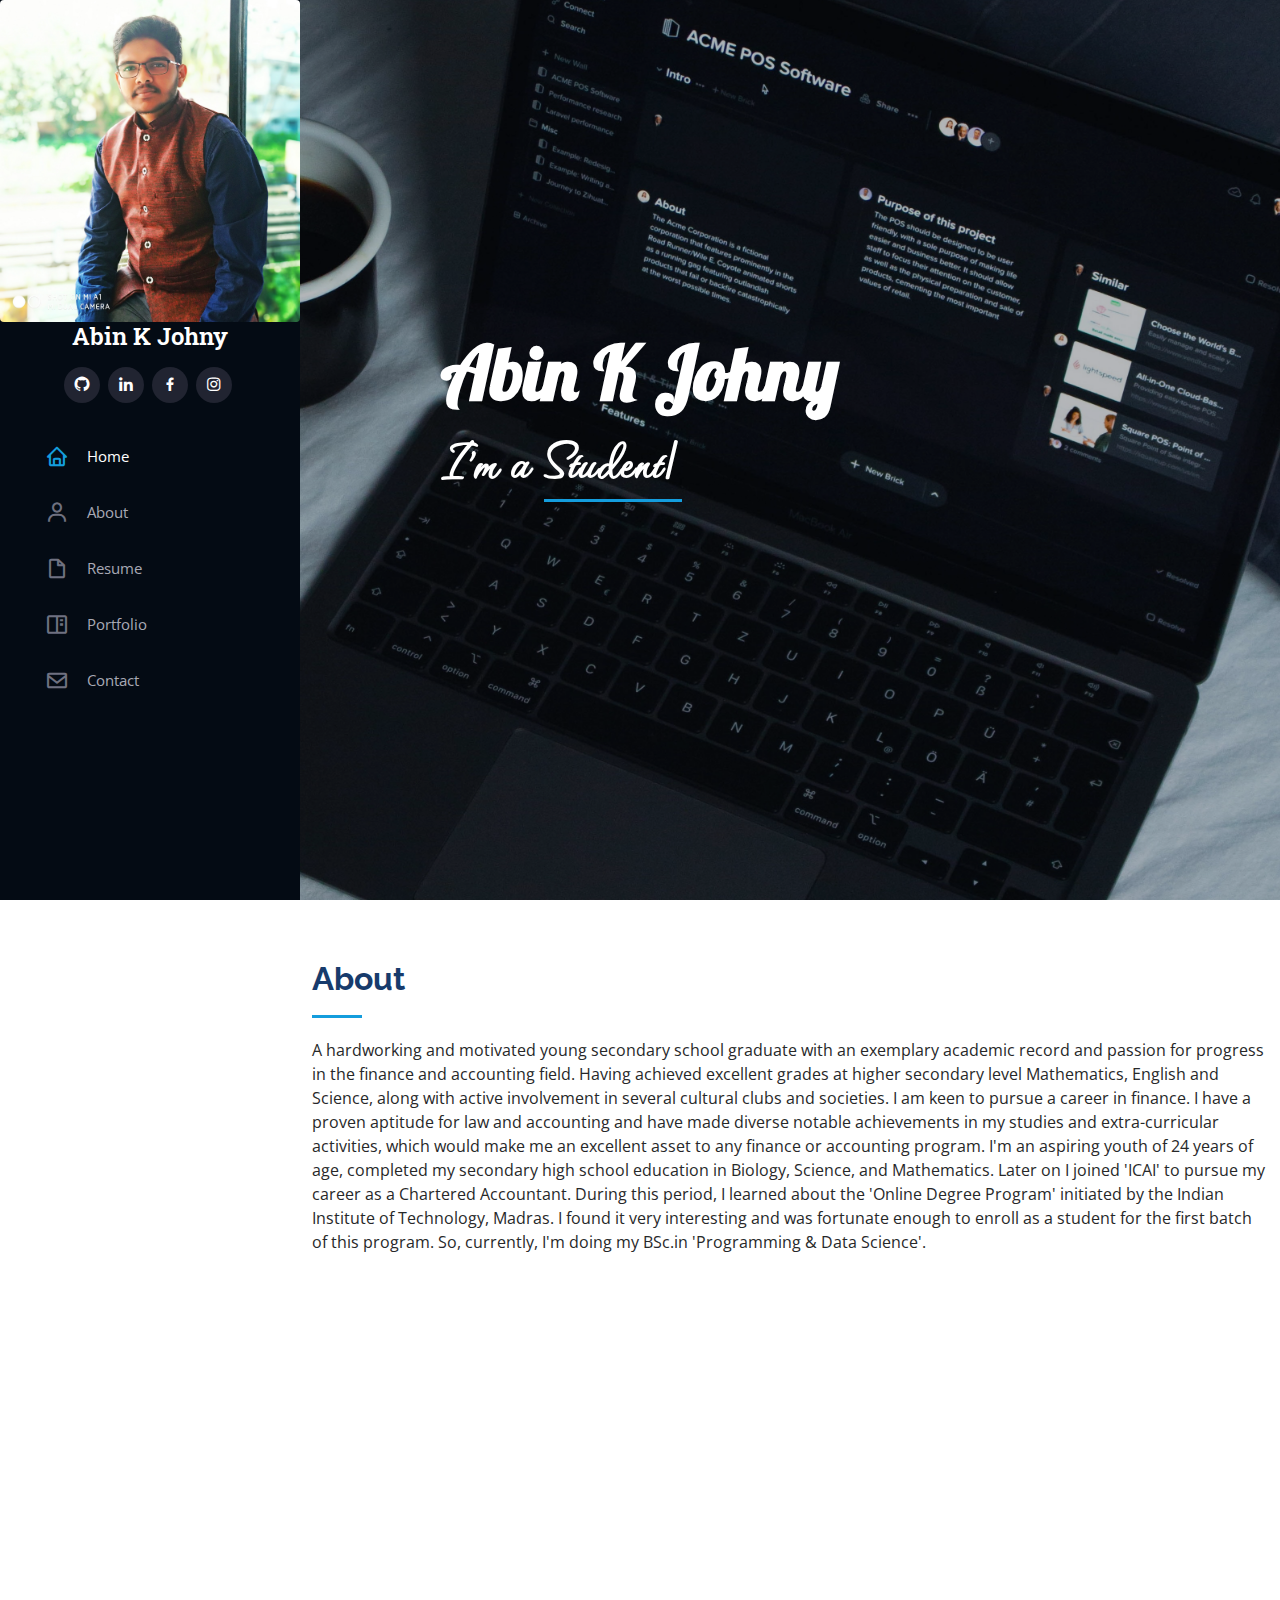
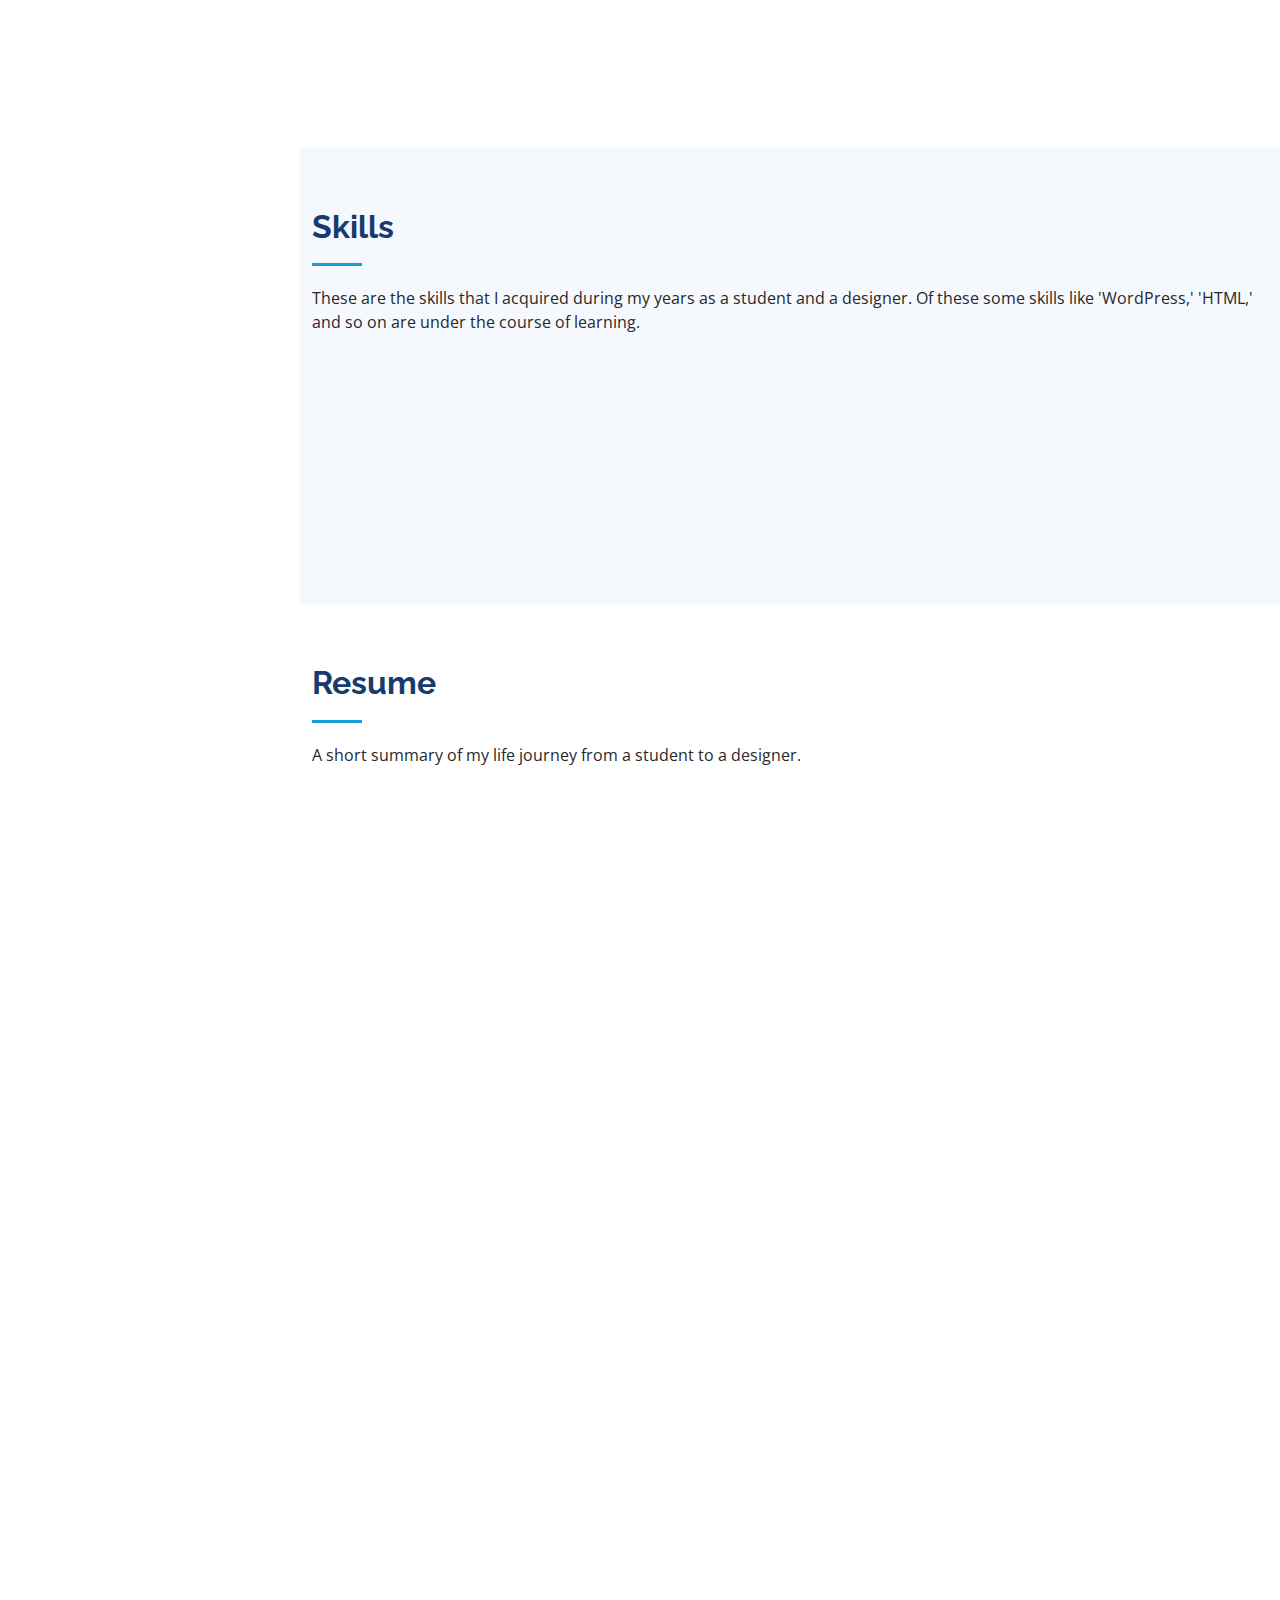
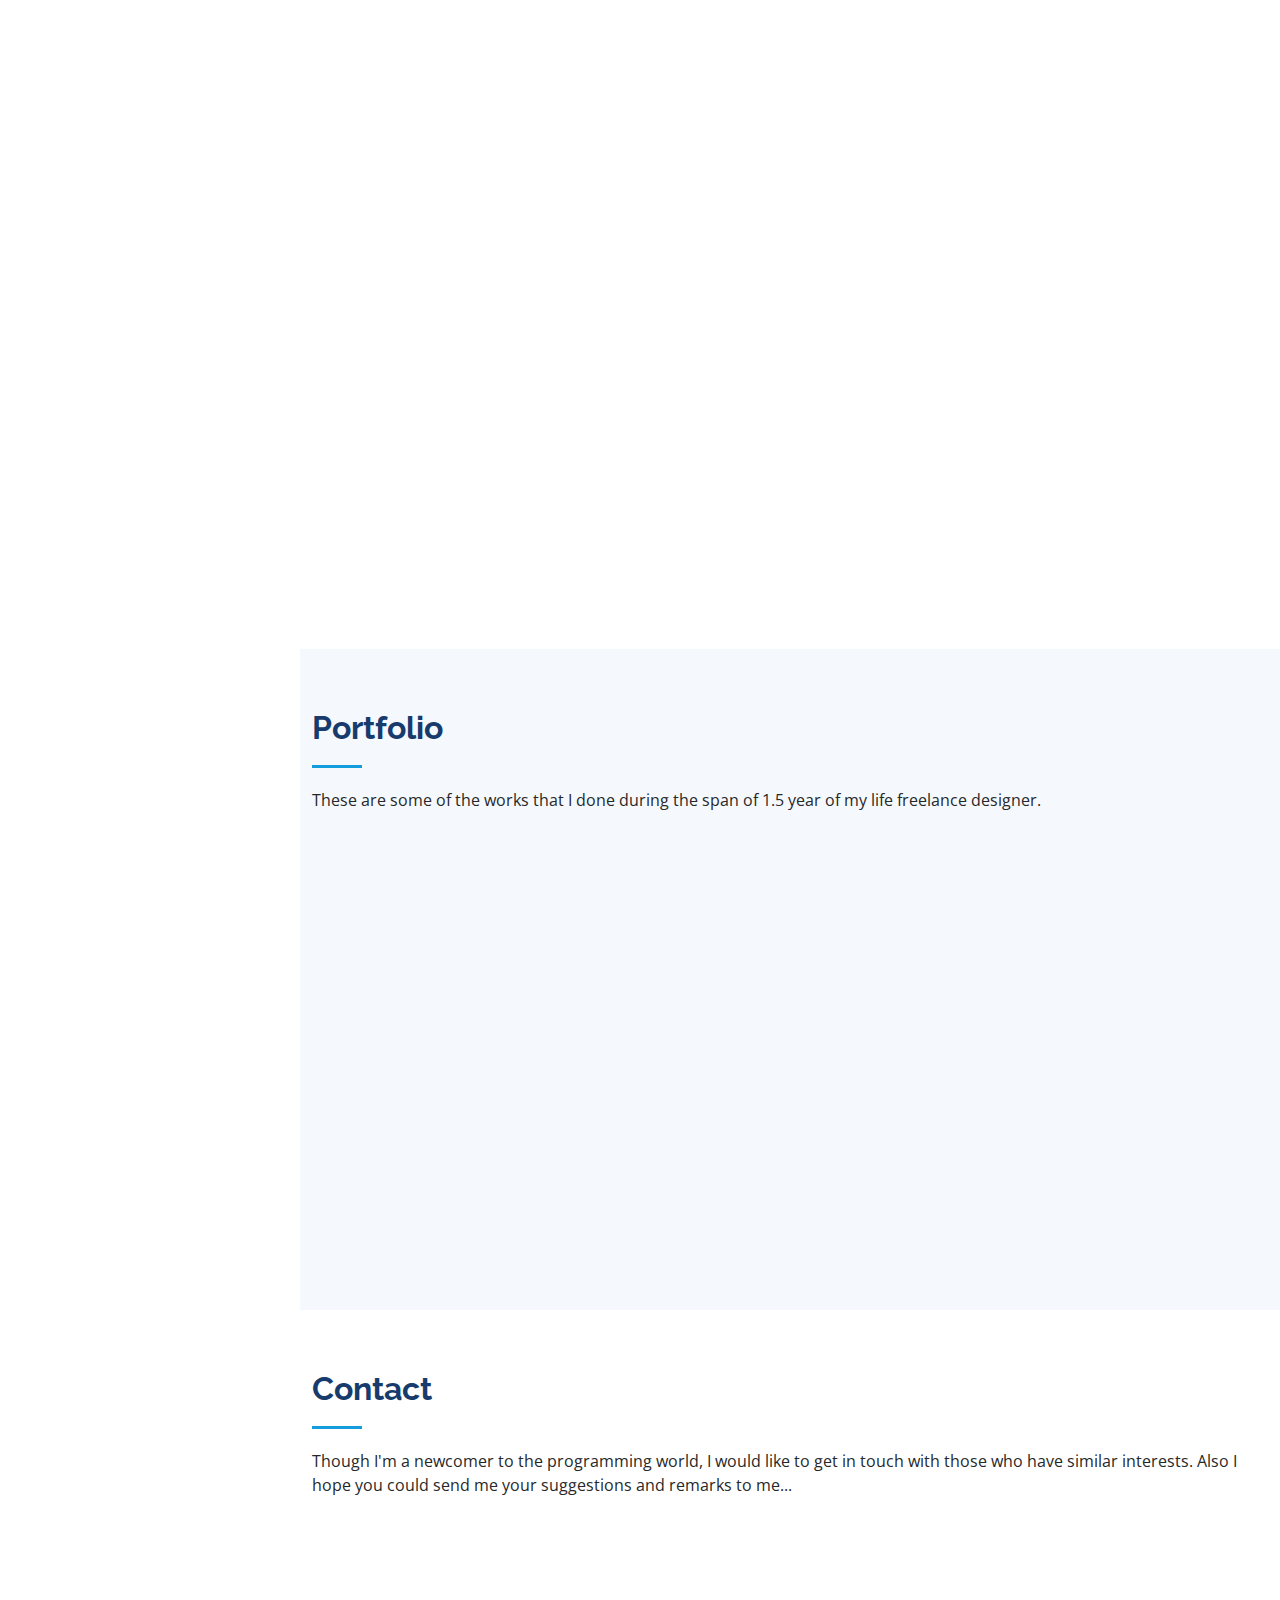
==== index.html @ 05586ee5 "Added .html files" ====
<!DOCTYPE html>
<html lang="en">

<head>
  <meta charset="utf-8">
  <meta content="width=device-width, initial-scale=1.0" name="viewport">

  <title>My Portfolio - Index</title>
  <meta content="" name="description">
  <meta content="" name="keywords">

  <!-- Favicons -->
  <link href="assets/img/favicon.png" rel="icon">
  <link href="assets/img/apple-touch-icon.png" rel="apple-touch-icon">

  <!-- Google Fonts -->
  <link
    href="https://fonts.googleapis.com/css?family=Open+Sans:300,300i,400,400i,600,600i,700,700i|Raleway:300,300i,400,400i,500,500i,600,600i,700,700i|Poppins:300,300i,400,400i,500,500i,600,600i,700,700i"
    rel="stylesheet">
  <link rel="preconnect" href="https://fonts.googleapis.com">
  <link rel="preconnect" href="https://fonts.gstatic.com" crossorigin>
  <link
    href="https://fonts.googleapis.com/css2?family=Caveat:wght@400;500;600;700&family=Dancing+Script:wght@400;500;600;700&family=Inspiration&family=Kolker+Brush&family=Licorice&family=Merriweather:ital,wght@0,300;0,400;1,300;1,400&family=Montserrat:wght@100&family=Pacifico&family=Pushster&family=Roboto+Slab:wght@100;200;300;400;500;600;700&family=Vujahday+Script&family=Waterfall&display=swap"
    rel="stylesheet">
  <!-- Vendor CSS Files -->
  <link href="assets/vendor/aos/aos.css" rel="stylesheet">
  <link href="assets/vendor/bootstrap/css/bootstrap.min.css" rel="stylesheet">
  <link href="assets/vendor/bootstrap-icons/bootstrap-icons.css" rel="stylesheet">
  <link href="assets/vendor/boxicons/css/boxicons.min.css" rel="stylesheet">
  <link href="assets/vendor/glightbox/css/glightbox.min.css" rel="stylesheet">
  <link href="assets/vendor/swiper/swiper-bundle.min.css" rel="stylesheet">

  <!-- Template Main CSS File -->
  <link href="assets/css/style.css" rel="stylesheet">

</head>

<body>

  <!-- ======= Mobile nav toggle button ======= -->
  <i class="bi bi-list mobile-nav-toggle d-xl-none"></i>

  <!-- ======= Header ======= -->
  <header id="header">
    <div class="d-flex flex-column">

      <div class="profile">
        <img src="assets/img/IMG_20180927_103212.jpg" class="rounded" alt="Cinque Terre">
        <h1 class="text-light"><a href="index.html">Abin K Johny</a></h1>
        <div class="social-links mt-3 text-center">
          <a href="https://github.com/abinkjohny" class="github"><i class="bx bxl-github"></i></a>
          <a href="#" class="linkedin"><i class="bx bxl-linkedin"></i></a>
          <a href="https://www.facebook.com/abin.kjohny.5/" class="facebook"><i class="bx bxl-facebook"></i></a>
          <a href="https://www.instagram.com/akj_unni_k/" class="instagram"><i class="bx bxl-instagram"></i></a>
        </div>
      </div>

      <nav id="navbar" class="nav-menu navbar">
        <ul>
          <li><a href="#hero" class="nav-link scrollto active"><i class="bx bx-home"></i> <span>Home</span></a></li>
          <li><a href="#about" class="nav-link scrollto"><i class="bx bx-user"></i> <span>About</span></a></li>
          <li><a href="#resume" class="nav-link scrollto"><i class="bx bx-file-blank"></i> <span>Resume</span></a></li>
          <li><a href="#portfolio" class="nav-link scrollto"><i class="bx bx-book-content"></i>
              <span>Portfolio</span></a></li>
          <!-- <li><a href="#services" class="nav-link scrollto"><i class="bx bx-server"></i> <span>Services</span></a></li> -->
          <li><a href="#contact" class="nav-link scrollto"><i class="bx bx-envelope"></i> <span>Contact</span></a></li>
        </ul>
      </nav><!-- .nav-menu -->
    </div>
  </header><!-- End Header -->

  <!-- ======= Hero Section ======= -->
  <section id="hero" class="d-flex flex-column justify-content-center align-items-center">
    <div class="hero-container" data-aos="fade-in">
      <h1>Abin K Johny</h1>
      <p>I'm a <span class="typed" data-typed-items="Student, Freelancer, Accountant, Designer"></span></span></p>
    </div>
  </section><!-- End Hero -->

  <main id="main">

    <!-- ======= About Section ======= -->
    <section id="about" class="about">
      <div class="container">

        <div class="section-title">
          <h2>About</h2>
          <p>A hardworking and motivated young secondary school graduate with an exemplary academic record and
            passion for progress in the finance and accounting field. Having achieved excellent grades at higher
            secondary level Mathematics, English and Science, along with active involvement in several cultural clubs
            and societies. I am keen to pursue a career in finance. I have a proven aptitude for law and accounting
            and have made diverse notable achievements in my studies and extra-curricular activities, which
            would make me an excellent asset to any finance or accounting program. I'm an aspiring youth of 24 years of
            age, completed my secondary high school education in Biology, Science, and Mathematics. Later on I joined
            'ICAI' to pursue my career as a Chartered Accountant.
            During this period, I learned about the 'Online Degree Program' initiated by the Indian Institute of
            Technology, Madras. I found it very interesting and was fortunate enough to enroll
            as a student for the first batch of this program. So, currently, I'm doing my BSc.in 'Programming & Data
            Science'.
          </p>
        </div>

        <div class="row">
          <div class="col-lg-4" data-aos="fade-right">
            <img src="assets/img/IMG_20180927_174439.jpg" class="img-fluid" alt="">
          </div>
          <div class="col-lg-8 pt-4 pt-lg-0 content" data-aos="fade-left">
            <h3>Designer &amp; Content Creator.</h3>
            <p class="fst-italic">
              I have been doing small photoshop/illustrator designing as well as content creation for some organizations
for the past one and a half years. Being a freelancer is found
I can get in touch and work with a variety of people in different social and economic sectors.
            </p>
            <div class="row">
              <div class="col-lg-6">
                <ul>
                  <li><i class="bi bi-chevron-right"></i> <strong>Birthday:</strong> <span>03 November 1997</span></li>
                  <li><i class="bi bi-chevron-right"></i> <strong>Phone:</strong> <span>+91 7012 789 264</span></li>
                  <li><i class="bi bi-chevron-right"></i> <strong>Place:</strong> <span>Kerala, India</span></li>
                </ul>
              </div>
              <div class="col-lg-6">
                <ul>
                  <li><i class="bi bi-chevron-right"></i> <strong>Degree:</strong> <span>BAchelors</span></li>
                  <li><i class="bi bi-chevron-right"></i> <strong>Email:</strong> <span>abinkjohny2011@gmail.com</span>
                  </li>
                  <li><i class="bi bi-chevron-right"></i> <strong>Freelance:</strong> <span>Available</span></li>
                </ul>
              </div>
            </div>
            <p>
              It's been a challenging journey. All the skills that I currently have are self-acquired without any formal
              educations. There has been lots of help from
              both my family and friends. Now, I'm working in a startup E-Commerce company as a
              designer/accountant/web developer.
            </p>
          </div>
        </div>

      </div>
    </section>

    <!-- ======= Skills Section ======= -->
    <section id="skills" class="skills section-bg">
      <div class="container">

        <div class="section-title">
          <h2>Skills</h2>
          <p>These are the skills that I acquired during my years as a student and a designer. Of these
            some skills like 'WordPress,' 'HTML,' and so on are
            under the course of learning.
          </p>
        </div>

        <div class="row skills-content">

          <div class="col-lg-6" data-aos="fade-up">

            <div class="progress">
              <span class="skill">HTML <i class="val">15%</i></span>
              <div class="progress-bar-wrap">
                <div class="progress-bar" role="progressbar" aria-valuenow="15" aria-valuemin="0" aria-valuemax="100">
                </div>
              </div>
            </div>

            <div class="progress">
              <span class="skill">Audacity & Filmora <i class="val">65%</i></span>
              <div class="progress-bar-wrap">
                <div class="progress-bar" role="progressbar" aria-valuenow="65" aria-valuemin="0" aria-valuemax="100">
                </div>
              </div>
            </div>

            <div class="progress">
              <span class="skill">Photoshop <i class="val">60%</i></span>
              <div class="progress-bar-wrap">
                <div class="progress-bar" role="progressbar" aria-valuenow="60" aria-valuemin="0" aria-valuemax="100">
                </div>
              </div>
            </div>

          </div>

          <div class="col-lg-6" data-aos="fade-up" data-aos-delay="100">

            <div class="progress">
              <span class="skill">Illustrator <i class="val">40%</i></span>
              <div class="progress-bar-wrap">
                <div class="progress-bar" role="progressbar" aria-valuenow="40" aria-valuemin="0" aria-valuemax="100">
                </div>
              </div>
            </div>

            <div class="progress">
              <span class="skill">WordPress/CMS <i class="val">20</i></span>
              <div class="progress-bar-wrap">
                <div class="progress-bar" role="progressbar" aria-valuenow="20" aria-valuemin="0" aria-valuemax="100">
                </div>
              </div>
            </div>

            <div class="progress">
              <span class="skill">Microsoft Office <i class="val">80%</i></span>
              <div class="progress-bar-wrap">
                <div class="progress-bar" role="progressbar" aria-valuenow="80" aria-valuemin="0" aria-valuemax="100">
                </div>
              </div>
            </div>

          </div>

        </div>

      </div>
    </section><!-- End Skills Section -->

    <!-- ======= Resume Section ======= -->
    <section id="resume" class="resume">
      <div class="container">

        <div class="section-title">
          <h2>Resume</h2>
          <p>A short summary of my life journey from a student to a designer.</p>
        </div>

        <div class="row">
          <div class="col-lg-6" data-aos="fade-up">
            <h3 class="resume-title">Sumary</h3>
            <div class="resume-item pb-0">
              <h4>Abin K Johny</h4>
              <p><em>A self-motivated Science undergraduate looking forward to full-time opportunities in an
                organization where I can refine my skills and effective use of these skills for the welfare of the
                organization and society, thereby directing my future achievements as an asset to any organization.
                </em></p>
              <ul>
                <li>Kerala, India</li>
                <li>+91 7012789264</li>
                <li>abinkjohny2011@gmail.com</li>
              </ul>
            </div>

            <h3 class="resume-title">Education</h3>
            <div class="resume-item">
              <h4>Secondary School Leaving Certificate, (SSLC)</h4>
              <h5>2013 - 2014</h5>
              <p><em>General Education Department, Kerala, India</em></p>
              <p>Comprehensive training in primary languages, science, mathematics, and information technology. Where I was able to showcase excellent performance and obtained a 99.7% score in
                my academics during this period.
              </p>
            </div>
            <div class="resume-item">
              <h4>Higher Secondary School Examinations, (Grade XI & XII)</h4>
              <h5>2014 - 2016</h5>
              <p><em>Board of Higher Secondary Examination, Kerala, India
                </em></p>
              <p>A detailed course for learning advanced theories and principles of Biology, Physics, Chemistry,
                Mathematics together with communication English. I was able to score of 85% marks for the overall course. </p>
            </div>
            <div class="resume-item">
              <h4>Bachelor of Science, Programming & Data Science</h4>
              <h5>2020 - Present</h5>
              <p><em>Indian Institute of Technology, Madras, India
                </em></p>
              <p>An online degree program initiated by one of the top educational institutions in the country. A
                curriculum that can help one walk through the road of Digital Development
                and Analysis. </p>
            </div>
          </div>
        </div>

        <div class="row">
          <div class="col-lg-6" data-aos="fade-up">
            <h3 class="resume-title">Other Certifications</h3>
            <div class="resume-item">
              <h4>Common Proficiency Test, (CPT)</h4>
              <h5>2016</h5>
              <p><em>Institute of Charterd Accountants of India, (ICAI)</em></p>
              <p>TThe foundational level program offered by ICAI. A short term systematic course that test the
                Quantitative Aptitude, Basic Accounting skills, Economic knowledge. The study also evaluates the candidate's understanding of Governmental rules and regulations.                
              </p>
            </div>
            <div class="resume-item">
              <h4>Integrated Course on Information Technology and Soft Skills (ICITSS)</h4>
              <h5>2017</h5>
              <p><em>Institute of Charterd Accountants of India, (ICAI)</em></p>
              <p>Completed a brief course that help one develop and advance their skills in using Microsoft Office
                Suite. The study also helps one acquire other skills like:-
              <ul>
                <li>Group dynamics</li>
                <li>Leadership skill development</li>
              </ul>
              </p>
            </div>
            <div class="resume-item">
              <h4>Python for Beginners</h4>
              <h5>2020</h5>
              <p><em>GUVI Geek Network Private Limited, India
                </em></p>
              <p>An introductory course to python programming language. Covering the basics of python and it's
                advantages and differences in the modern developing environment.</p>
            </div>
          </div>
        </div>

        <div class="row">
          
            <div class="col-lg-6" data-aos="fade-up" data-aos-delay="100">
              <h3 class="resume-title">Achievements</h3>
              <div class="resume-item">
                <h4>Student Police Cadet (SPC)</h4>
                <h5>2011 - 2013</h5>
                <p><em></em></p>
                <p>Served as the platoon commander of the Student Police Cadet program for two years during my high school
                  life. This was a program jointly
                  run by Kerala State Educational Department and Kerala Police Department, in order to mold well
                  disciplined and
                  courageous younger generation as well as to get them involved in the maintain healthy and peaceful
                  campus environment.
                </p>
              </div>
              <div class="resume-item">
                <h4>National Service Scheme (NSS)</h4>
                <h5>2014 - 2016</h5>
                <p><em></em></p>
                </em></p>
                <p>NSS was a similar program to SPC. However, it's more towards growing social values in the students.
                  During the course of this program, we were able to participate in various social-welfare programs
                  together with local government bodies.
                </p>
              </div>
              <div class="resume-item">
                <h4>Guinness World Record Event</h4>
                <h5>2021</h5>
                <p><em></em></p>
                </em></p>
                <p>Participated in a Guinness World Record Event conducted by National Education Alliance for Technology
                  &
                  GUVI- an IIT Madras incubated company (24/04/2021 - 25/04/2021).
                </p>
              </div>
              <div class="resume-item">
                <h4>Youth Parliament</h4>
                <h5>2014 - 2015</h5>
                <p><em></em></p>
                </em></p>
                <p> While I was in grade XI, the Institute of Parliamentary Affairs of India hosted a "Youth Parliament."
                  program. As part of this program, the participants were supposed to
                  recreate all the parliament procedures. It really was a wonderful experience.
                </p>
              </div>
            </div>
          


          <div class="col-lg-6" data-aos="fade-up" data-aos-delay="100">
            <!-- <div class="col-lg-6" data-aos="fade-up" data-aos-delay="100">
            <h3 class="resume-title">Professional Experience</h3>
            <div class="resume-item">
              <h4>Senior graphic design specialist</h4>
              <h5>2019 - Present</h5>
              <p><em>Experion, New York, NY </em></p>
              <ul>
                <li>Lead in the design, development, and implementation of the graphic, layout, and production communication materials</li>
                <li>Delegate tasks to the 7 members of the design team and provide counsel on all aspects of the project. </li>
                <li>Supervise the assessment of all graphic materials in order to ensure quality and accuracy of the design</li>
                <li>Oversee the efficient use of production project budgets ranging from $2,000 - $25,000</li>
              </ul>
            </div>
            <div class="resume-item">
              <h4>Graphic design specialist</h4>
              <h5>2017 - 2018</h5>
              <p><em>Stepping Stone Advertising, New York, NY</em></p>
              <ul>
                <li>Developed numerous marketing programs (logos, brochures,infographics, presentations, and advertisements).</li>
                <li>Managed up to 5 projects or tasks at a given time while under pressure</li>
                <li>Recommended and consulted with clients on the most appropriate graphic design</li>
                <li>Created 4+ design presentations and proposals a month for clients and account managers</li>
              </ul>
            </div>
          </div> -->

          </div>
        </div>

      </div>
    </section><!-- End Resume Section -->

    <!-- ======= Portfolio Section ======= -->
    <section id="portfolio" class="portfolio section-bg">
      <div class="container">

        <div class="section-title">
          <h2>Portfolio</h2>
          <p>These are some of the works that I done during the span of 1.5 year of my life freelance designer.</p>
        </div>

        <div class="row" data-aos="fade-up">
          <div class="col-lg-12 d-flex justify-content-center">
            <ul id="portfolio-flters">
              <li data-filter="*" class="filter-active">All</li>
              <li data-filter=".filter-design">Designs</li>
              <li data-filter=".filter-app">App</li>
              <li data-filter=".filter-web">Web</li>
            </ul>
          </div>
        </div>

        <div class="row portfolio-container" data-aos="fade-up" data-aos-delay="100">

          <div class="col-lg-4 col-md-6 portfolio-item filter-design">
            <div class="portfolio-wrap">
              <img src="assets/img/portfolio/IITM Logo.jpg" class="img-fluid" alt="">
              <div class="portfolio-links">
                <a href="assets/img/portfolio/IITM Logo.jpg" data-gallery="portfolioGallery"
                  class="portfolio-lightbox" title="Designs 1"><i class="bx bx-plus"></i></a>
                <a href="portfolio-details.html" title="More Details"><i class="bx bx-link"></i></a>
              </div>
            </div>
          </div>

          <div class="col-lg-4 col-md-6 portfolio-item filter-web">
            <div class="portfolio-wrap">
              <img src="assets/img/portfolio/Logo.jpg" class="img-fluid" alt="">
              <div class="portfolio-links">
                <a href="assets/img/portfolio/Logo.jpg" data-gallery="portfolioGallery"
                  class="portfolio-lightbox" title="Web 3"><i class="bx bx-plus"></i></a>
                <a href="portfolio-details2.html" title="More Details"><i class="bx bx-link"></i></a>
              </div>
            </div>
          </div>

          <div class="col-lg-4 col-md-6 portfolio-item filter-design">
            <div class="portfolio-wrap">
              <img src="assets/img/portfolio/Poster.jpg" class="img-fluid" alt="">
              <div class="portfolio-links">
                <a href="assets/img/portfolio/Poster.jpg" data-gallery="portfolioGallery"
                  class="portfolio-lightbox" title="Designs 2"><i class="bx bx-plus"></i></a>
                <a href="portfolio-details1.html" title="More Details"><i class="bx bx-link"></i></a>
              </div>
            </div>
          </div>

          <div class="col-lg-4 col-md-6 portfolio-item filter-design">
            <div class="portfolio-wrap">
              <img src="assets/img/portfolio/Card.png" class="img-fluid" alt="">
              <div class="portfolio-links">
                <a href="assets/img/portfolio/Card.png" data-gallery="portfolioGallery"
                  class="portfolio-lightbox" title="Designs 3"><i class="bx bx-plus"></i></a>
                <a href="portfolio-details4.html" title="More Details"><i class="bx bx-link"></i></a>
              </div>
            </div>
          </div>        

          <div class="col-lg-4 col-md-6 portfolio-item filter-design">
            <div class="portfolio-wrap">
              <img src="assets/img/portfolio/Me 1.bmp" class="img-fluid" alt="">
              <div class="portfolio-links">
                <a href="assets/img/portfolio/Me 1.bmp" data-gallery="portfolioGallery"
                  class="portfolio-lightbox" title="Designs 4"><i class="bx bx-plus"></i></a>
                <a href="portfolio-details3.html" title="More Details"><i class="bx bx-link"></i></a>
              </div>
            </div>
          </div>
          <!-- <div class="col-lg-4 col-md-6 portfolio-item filter-app">
            <div class="portfolio-wrap">
              <video controls>
                <source src="assets/img/Untitled 2_1440p.mp4" type="video/mp4">
                <source src="assets/img/Untitled 2_1440p.webm" type="video/webm">
                <source src="assets/img/Untitled 2_1440p.ogv" type="video/ogv">
                <a href="https://browsehappy.com">Please consider Updating your Browser</a>
              </video> -->
              
              <!-- <div class="portfolio-links">
                <a href="assets/img/Untitled 2_1440p.mp4" data-gallery="portfolioGallery"
                  class="portfolio-lightbox" title="Card 3"><i class="bx bx-plus"></i></a>
                <a href="portfolio-details.html" title="More Details"><i class="bx bx-link"></i></a>
              </div>
            </div>
          </div> -->       

        </div>        
      </div>
    </section>
    
    <!-- End Portfolio Section -->

    <!-- ======= Services Section ======= -->
    <!-- <section id="services" class="services">
      <div class="container">

        <div class="section-title">
          <h2>Services</h2>
          <p>Magnam dolores commodi suscipit. Necessitatibus eius consequatur ex aliquid fuga eum quidem. Sit sint consectetur velit. Quisquam quos quisquam cupiditate. Et nemo qui impedit suscipit alias ea. Quia fugiat sit in iste officiis commodi quidem hic quas.</p>
        </div>

        <div class="row">
          <div class="col-lg-4 col-md-6 icon-box" data-aos="fade-up">
            <div class="icon"><i class="bi bi-briefcase"></i></div>
            <h4 class="title"><a href="">Lorem Ipsum</a></h4>
            <p class="description">Voluptatum deleniti atque corrupti quos dolores et quas molestias excepturi sint occaecati cupiditate non provident</p>
          </div>
          <div class="col-lg-4 col-md-6 icon-box" data-aos="fade-up" data-aos-delay="100">
            <div class="icon"><i class="bi bi-card-checklist"></i></div>
            <h4 class="title"><a href="">Dolor Sitema</a></h4>
            <p class="description">Minim veniam, quis nostrud exercitation ullamco laboris nisi ut aliquip ex ea commodo consequat tarad limino ata</p>
          </div>
          <div class="col-lg-4 col-md-6 icon-box" data-aos="fade-up" data-aos-delay="200">
            <div class="icon"><i class="bi bi-bar-chart"></i></div>
            <h4 class="title"><a href="">Sed ut perspiciatis</a></h4>
            <p class="description">Duis aute irure dolor in reprehenderit in voluptate velit esse cillum dolore eu fugiat nulla pariatur</p>
          </div>
          <div class="col-lg-4 col-md-6 icon-box" data-aos="fade-up" data-aos-delay="300">
            <div class="icon"><i class="bi bi-binoculars"></i></div>
            <h4 class="title"><a href="">Magni Dolores</a></h4>
            <p class="description">Excepteur sint occaecat cupidatat non proident, sunt in culpa qui officia deserunt mollit anim id est laborum</p>
          </div>
          <div class="col-lg-4 col-md-6 icon-box" data-aos="fade-up" data-aos-delay="400">
            <div class="icon"><i class="bi bi-brightness-high"></i></div>
            <h4 class="title"><a href="">Nemo Enim</a></h4>
            <p class="description">At vero eos et accusamus et iusto odio dignissimos ducimus qui blanditiis praesentium voluptatum deleniti atque</p>
          </div>
          <div class="col-lg-4 col-md-6 icon-box" data-aos="fade-up" data-aos-delay="500">
            <div class="icon"><i class="bi bi-calendar4-week"></i></div>
            <h4 class="title"><a href="">Eiusmod Tempor</a></h4>
            <p class="description">Et harum quidem rerum facilis est et expedita distinctio. Nam libero tempore, cum soluta nobis est eligendi</p>
          </div>
        </div>

      </div>
    </section>End Services Section -->

    <!-- ======= Testimonials Section ======= -->
    <!-- <section id="testimonials" class="testimonials section-bg">
      <div class="container">

        <div class="section-title">
          <h2>Testimonials</h2>
          <p>Magnam dolores commodi suscipit. Necessitatibus eius consequatur ex aliquid fuga eum quidem. Sit sint consectetur velit. Quisquam quos quisquam cupiditate. Et nemo qui impedit suscipit alias ea. Quia fugiat sit in iste officiis commodi quidem hic quas.</p>
        </div>

        <div class="testimonials-slider swiper" data-aos="fade-up" data-aos-delay="100">
          <div class="swiper-wrapper">

            <div class="swiper-slide">
              <div class="testimonial-item" data-aos="fade-up">
                <p>
                  <i class="bx bxs-quote-alt-left quote-icon-left"></i>
                  Proin iaculis purus consequat sem cure digni ssim donec porttitora entum suscipit rhoncus. Accusantium quam, ultricies eget id, aliquam eget nibh et. Maecen aliquam, risus at semper.
                  <i class="bx bxs-quote-alt-right quote-icon-right"></i>
                </p>
                <img src="assets/img/testimonials/testimonials-1.jpg" class="testimonial-img" alt="">
                <h3>Saul Goodman</h3>
                <h4>Ceo &amp; Founder</h4>
              </div>
            </div>End testimonial item -->

    <!-- <div class="swiper-slide">
              <div class="testimonial-item" data-aos="fade-up" data-aos-delay="100">
                <p>
                  <i class="bx bxs-quote-alt-left quote-icon-left"></i>
                  Export tempor illum tamen malis malis eram quae irure esse labore quem cillum quid cillum eram malis quorum velit fore eram velit sunt aliqua noster fugiat irure amet legam anim culpa.
                  <i class="bx bxs-quote-alt-right quote-icon-right"></i>
                </p>
                <img src="assets/img/testimonials/testimonials-2.jpg" class="testimonial-img" alt="">
                <h3>Sara Wilsson</h3>
                <h4>Designer</h4>
              </div>
            </div>End testimonial item -->
    <!-- 
            <div class="swiper-slide">
              <div class="testimonial-item" data-aos="fade-up" data-aos-delay="200">
                <p>
                  <i class="bx bxs-quote-alt-left quote-icon-left"></i>
                  Enim nisi quem export duis labore cillum quae magna enim sint quorum nulla quem veniam duis minim tempor labore quem eram duis noster aute amet eram fore quis sint minim.
                  <i class="bx bxs-quote-alt-right quote-icon-right"></i>
                </p>
                <img src="assets/img/testimonials/testimonials-3.jpg" class="testimonial-img" alt="">
                <h3>Jena Karlis</h3>
                <h4>Store Owner</h4>
              </div>
            </div>End testimonial item

            <div class="swiper-slide">
              <div class="testimonial-item" data-aos="fade-up" data-aos-delay="300">
                <p>
                  <i class="bx bxs-quote-alt-left quote-icon-left"></i>
                  Fugiat enim eram quae cillum dolore dolor amet nulla culpa multos export minim fugiat minim velit minim dolor enim duis veniam ipsum anim magna sunt elit fore quem dolore labore illum veniam.
                  <i class="bx bxs-quote-alt-right quote-icon-right"></i>
                </p>
                <img src="assets/img/testimonials/testimonials-4.jpg" class="testimonial-img" alt="">
                <h3>Matt Brandon</h3>
                <h4>Freelancer</h4>
              </div>
            </div><!-- End testimonial item -->
    <!-- 
            <div class="swiper-slide">
              <div class="testimonial-item" data-aos="fade-up" data-aos-delay="400">
                <p>
                  <i class="bx bxs-quote-alt-left quote-icon-left"></i>
                  Quis quorum aliqua sint quem legam fore sunt eram irure aliqua veniam tempor noster veniam enim culpa labore duis sunt culpa nulla illum cillum fugiat legam esse veniam culpa fore nisi cillum quid.
                  <i class="bx bxs-quote-alt-right quote-icon-right"></i>
                </p>
                <img src="assets/img/testimonials/testimonials-5.jpg" class="testimonial-img" alt="">
                <h3>John Larson</h3>
                <h4>Entrepreneur</h4>
              </div>
            </div>End testimonial item -->

    <!-- </div>
          <div class="swiper-pagination"></div>
        </div>

      </div>
    </section>End Testimonials Section -->

    <!-- ======= Contact Section ======= -->
    <section id="contact" class="contact">
      <div class="container">

        <div class="section-title">
          <h2>Contact</h2>
          <p>Though I'm a newcomer to the programming world, I would like to get in touch with those who have similar interests. Also I hope you could send me your suggestions 
            and remarks to me...
          </p>
        </div>

        <div class="row" data-aos="fade-in">

          <div class="col-lg-5 d-flex align-items-stretch">
            <div class="info">
              <div class="address">
                <i class="bi bi-geo-alt"></i>
                <h4>Location:</h4>
                <p>Kerala, India</p>
              </div>

              <div class="email">
                <i class="bi bi-envelope"></i>
                <h4>Email:</h4>
                <p>abinkjohny2011@gmail.com</p>
              </div>

              <div class="phone">
                <i class="bi bi-phone"></i>
                <h4>Call:</h4>
                <p>+91 7012789264</p>
              </div>

              
              <img src="assets/img/undraw-contact.svg" class="img-fluid" alt="">
                
            </div>

          </div>

          <div class="col-lg-7 mt-5 mt-lg-0 d-flex align-items-stretch">
            <form action="forms/contact.php" method="post" role="form" class="php-email-form">
              <div class="row">
                <div class="form-group col-md-6">
                  <label for="name">Your Name</label>
                  <input type="text" name="name" class="form-control" id="name" required>
                </div>
                <div class="form-group col-md-6">
                  <label for="name">Your Email</label>
                  <input type="email" class="form-control" name="email" id="email" required>
                </div>
              </div>
              <div class="form-group">
                <label for="name">Subject</label>
                <input type="text" class="form-control" name="subject" id="subject" required>
              </div>
              <div class="form-group">
                <label for="name">Message</label>
                <textarea class="form-control" name="message" rows="10" required></textarea>
              </div>
              <div class="my-3">
                <div class="loading">Loading</div>
                <div class="error-message"></div>
                <div class="sent-message">Your message has been sent. Thank you!</div>
              </div>
              <div class="text-center"><button type="submit">Send Message</button></div>
            </form>
          </div>

        </div>

      </div>
    </section><!-- End Contact Section -->

  </main><!-- End #main -->

  <!-- ======= Footer ======= -->

  <!--End  Footer -->

  <a href="#" class="back-to-top d-flex align-items-center justify-content-center"><i
      class="bi bi-arrow-up-short"></i></a>

  <!-- Vendor JS Files -->
  <script src="assets/vendor/purecounter/purecounter.js"></script>
  <script src="assets/vendor/aos/aos.js"></script>
  <script src="assets/vendor/bootstrap/js/bootstrap.bundle.min.js"></script>
  <script src="assets/vendor/glightbox/js/glightbox.min.js"></script>
  <script src="assets/vendor/isotope-layout/isotope.pkgd.min.js"></script>
  <script src="assets/vendor/swiper/swiper-bundle.min.js"></script>
  <script src="assets/vendor/typed.js/typed.min.js"></script>
  <script src="assets/vendor/waypoints/noframework.waypoints.js"></script>
  <script src="assets/vendor/php-email-form/validate.js"></script>

  <!-- Template Main JS File -->
  <script src="assets/js/main.js"></script>

</body>

</html>
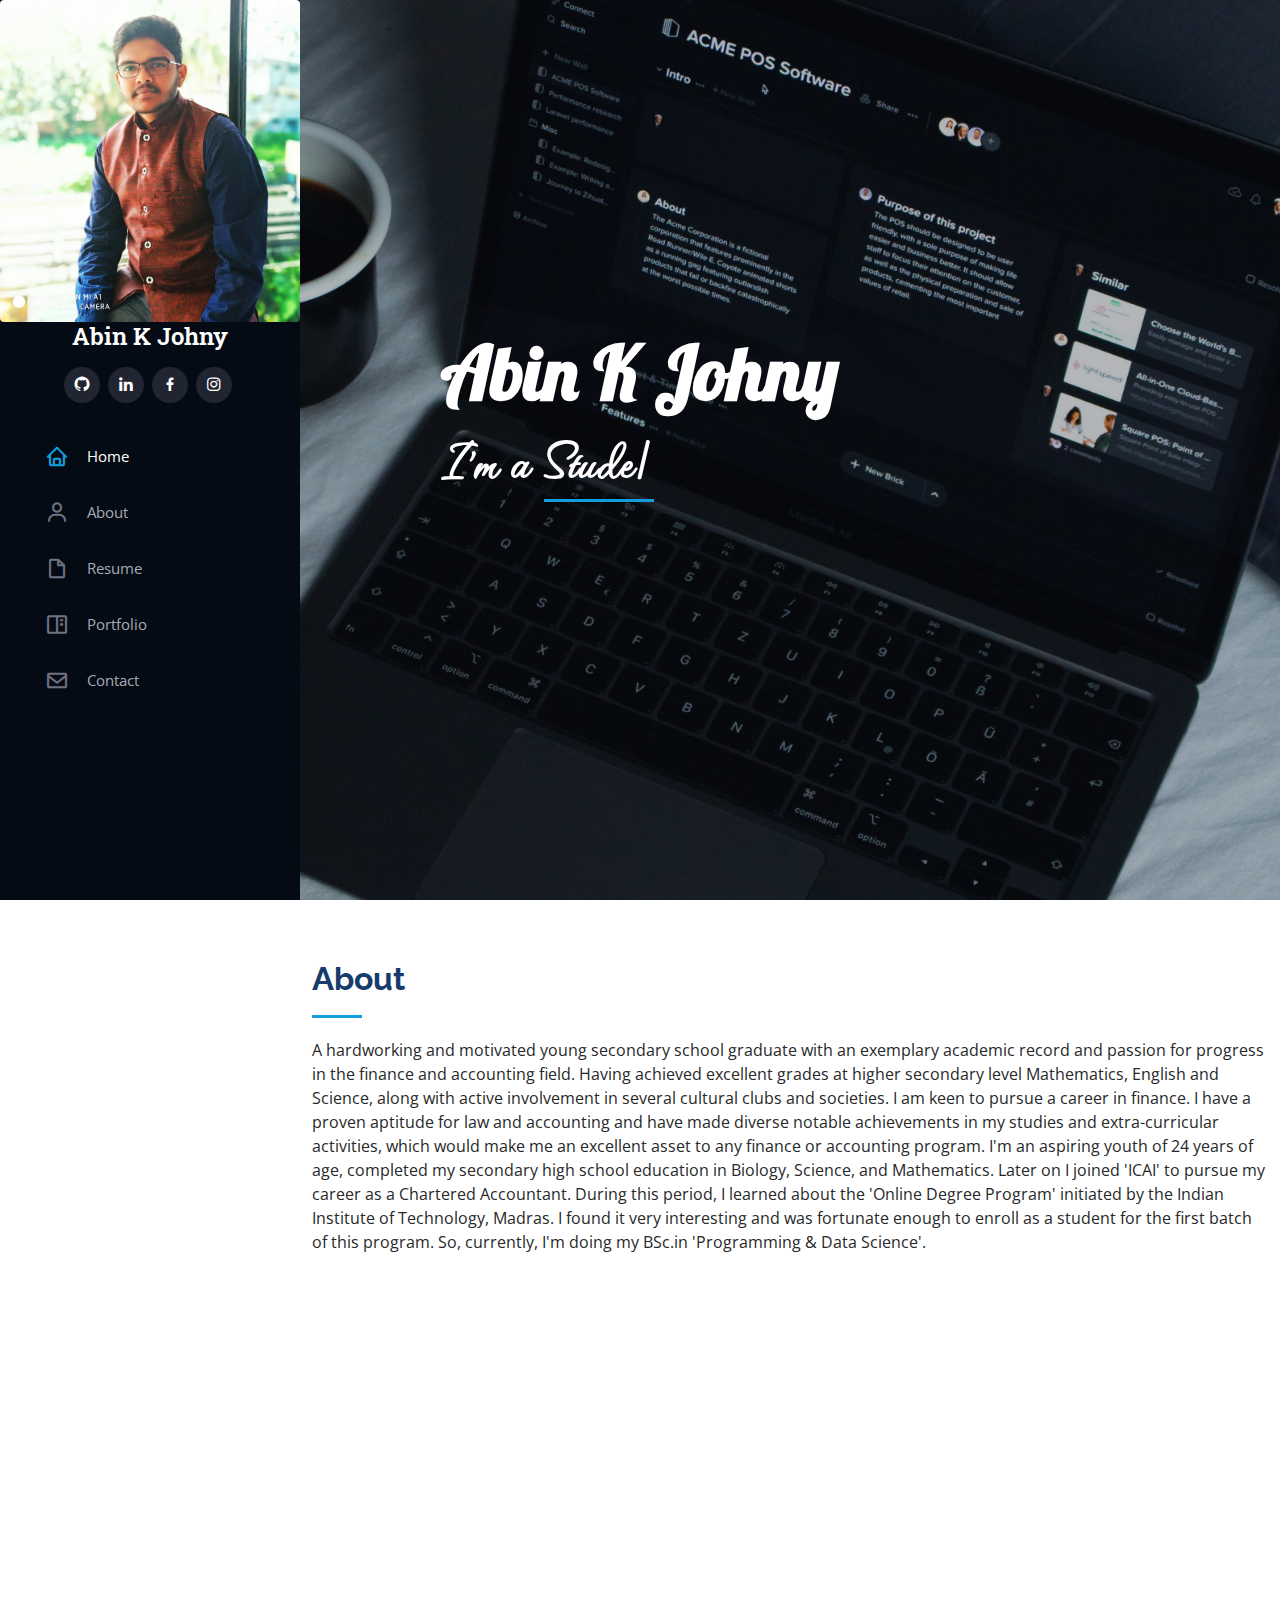
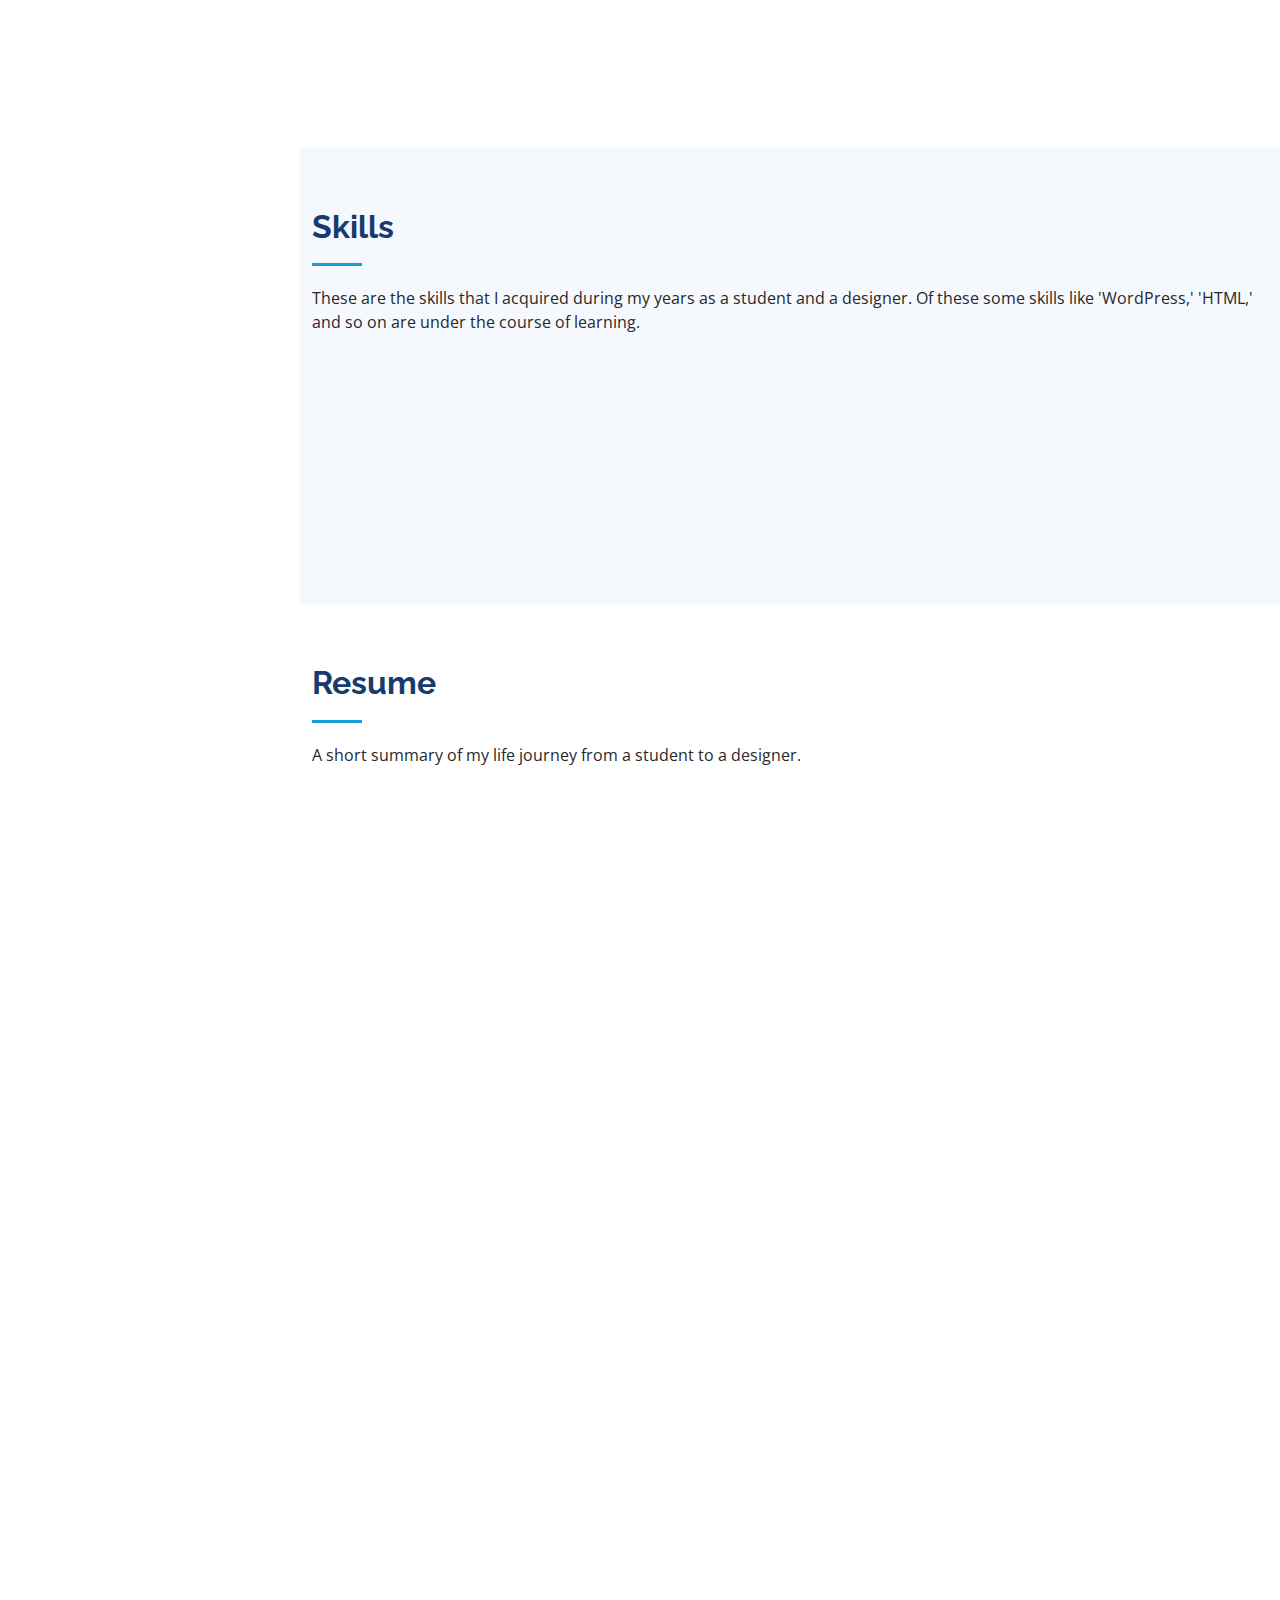
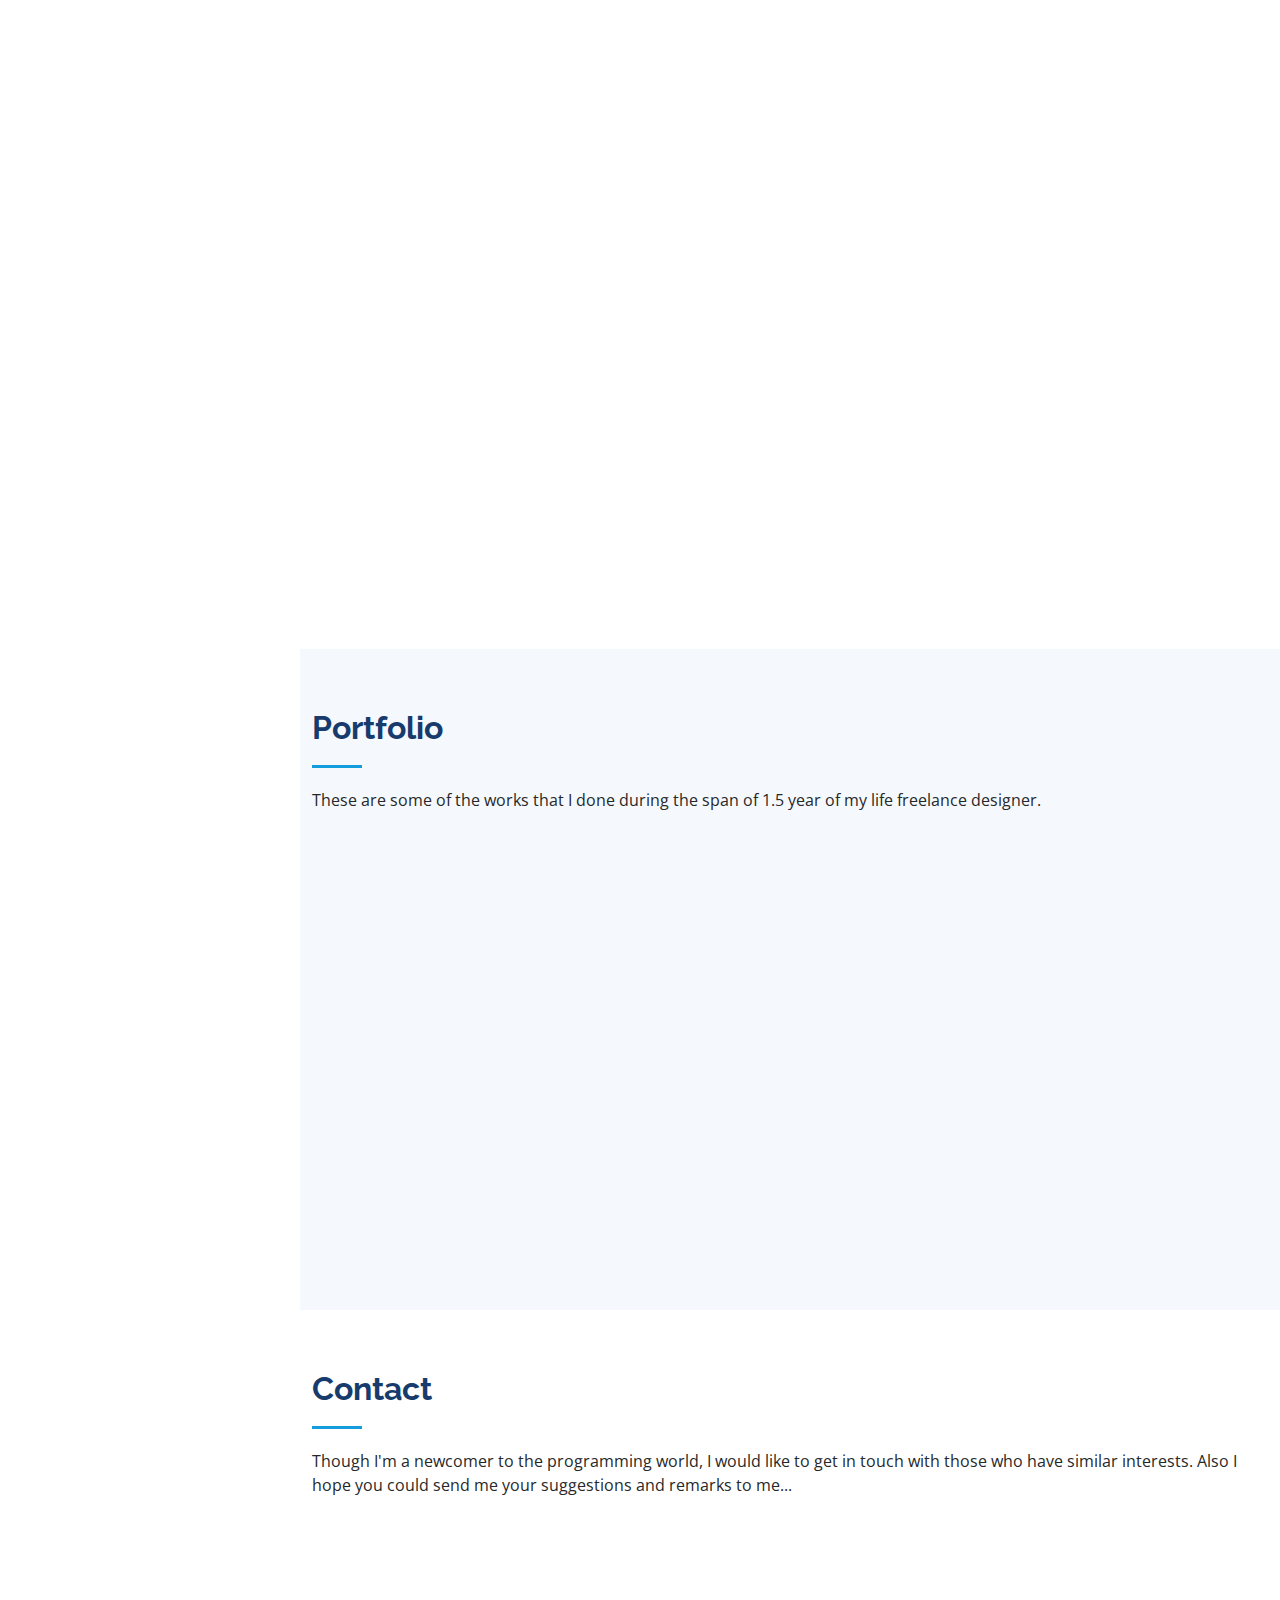
==== commit 518ef6c5: "Changed title" ====
--- a/index.html
+++ b/index.html
@@ -5,7 +5,7 @@
   <meta charset="utf-8">
   <meta content="width=device-width, initial-scale=1.0" name="viewport">
 
-  <title>My Portfolio - Index</title>
+  <title>Abin's Portfolio - Index</title>
   <meta content="" name="description">
   <meta content="" name="keywords">
 
@@ -713,4 +713,4 @@
 
 </body>
 
-</html>+</html>
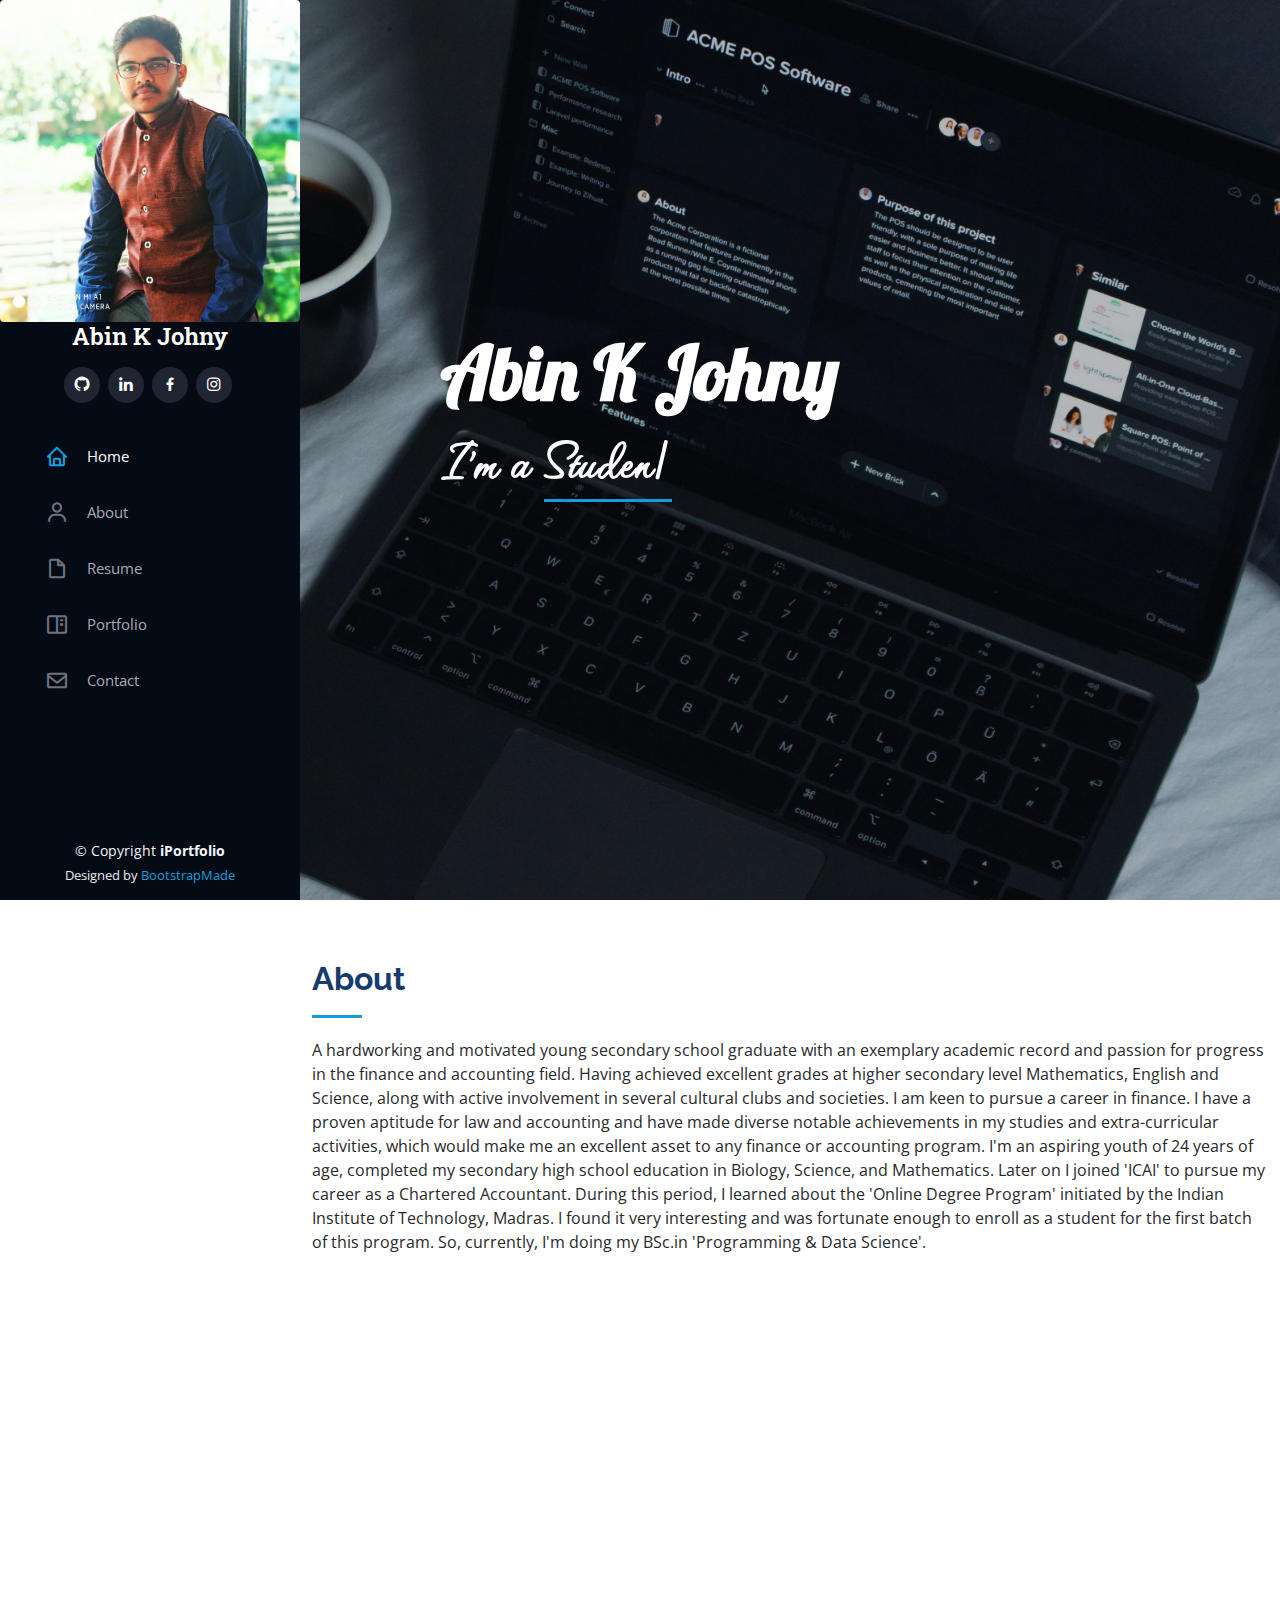
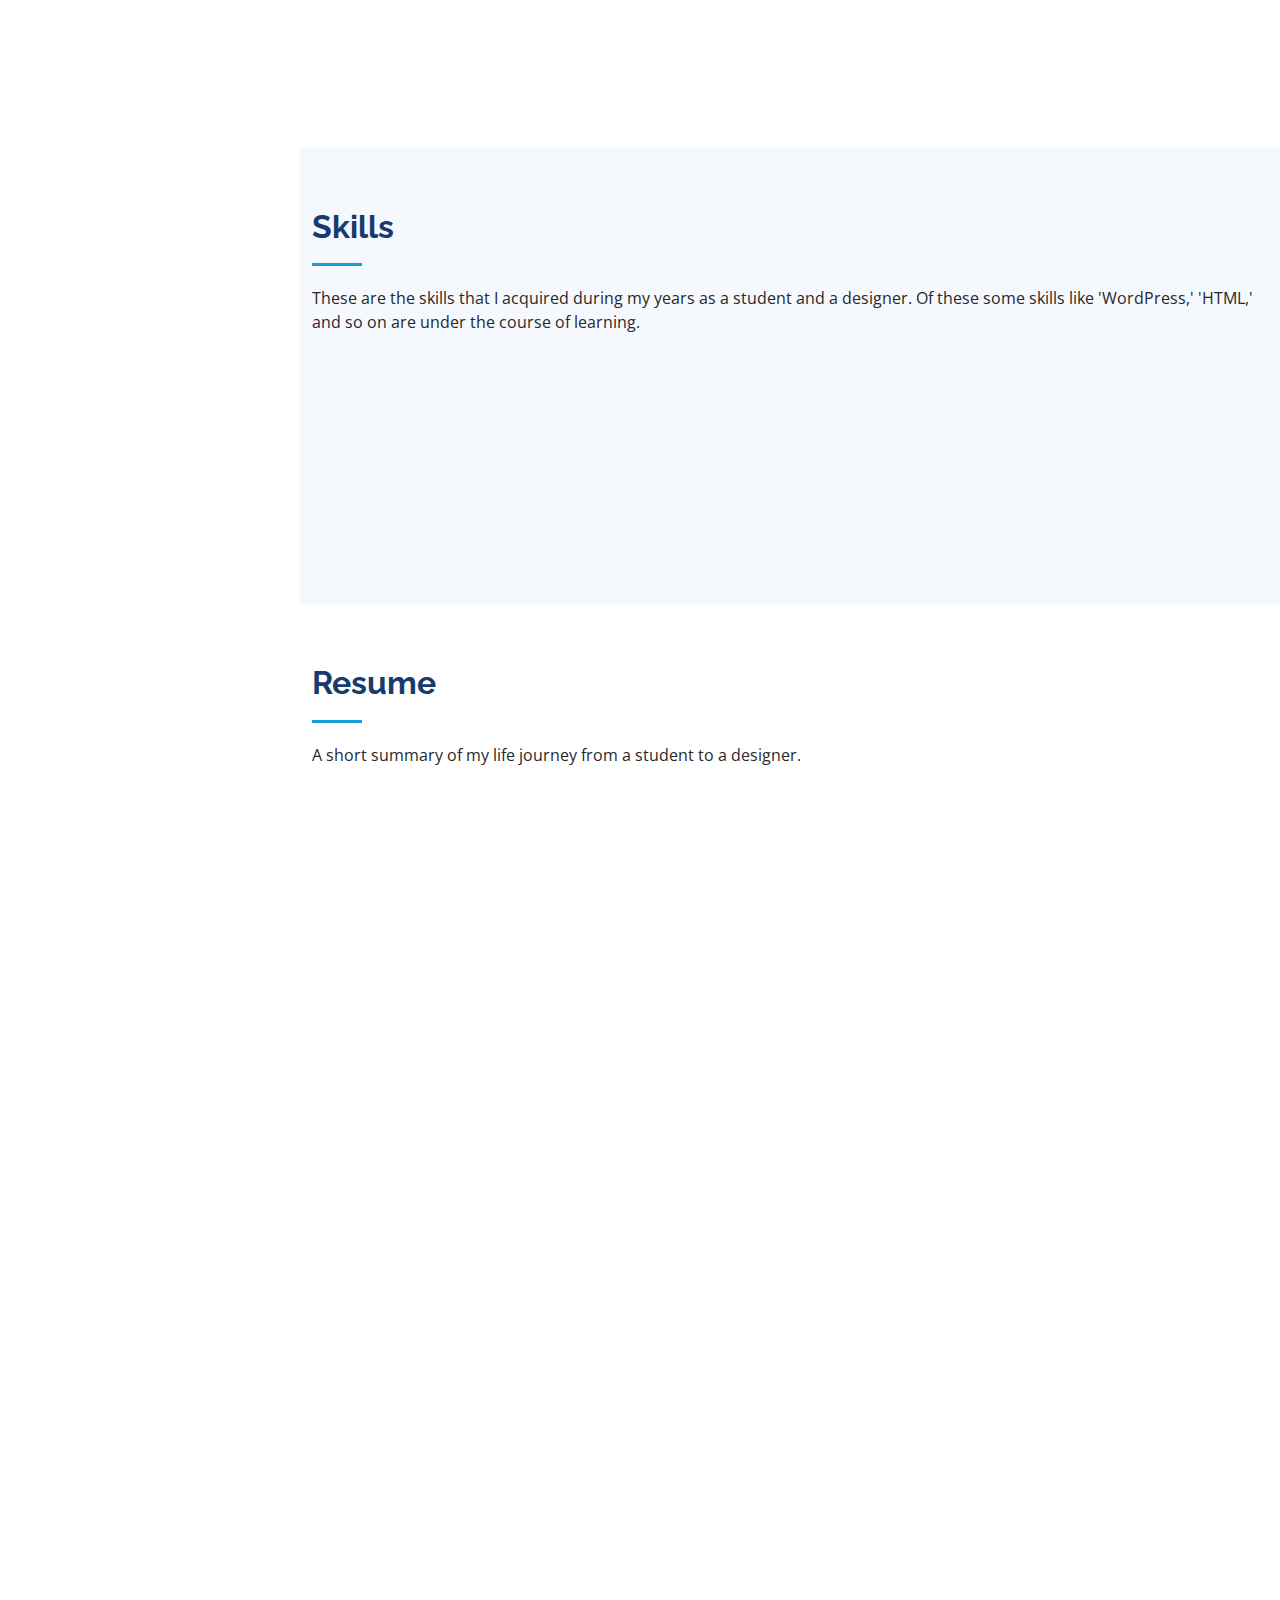
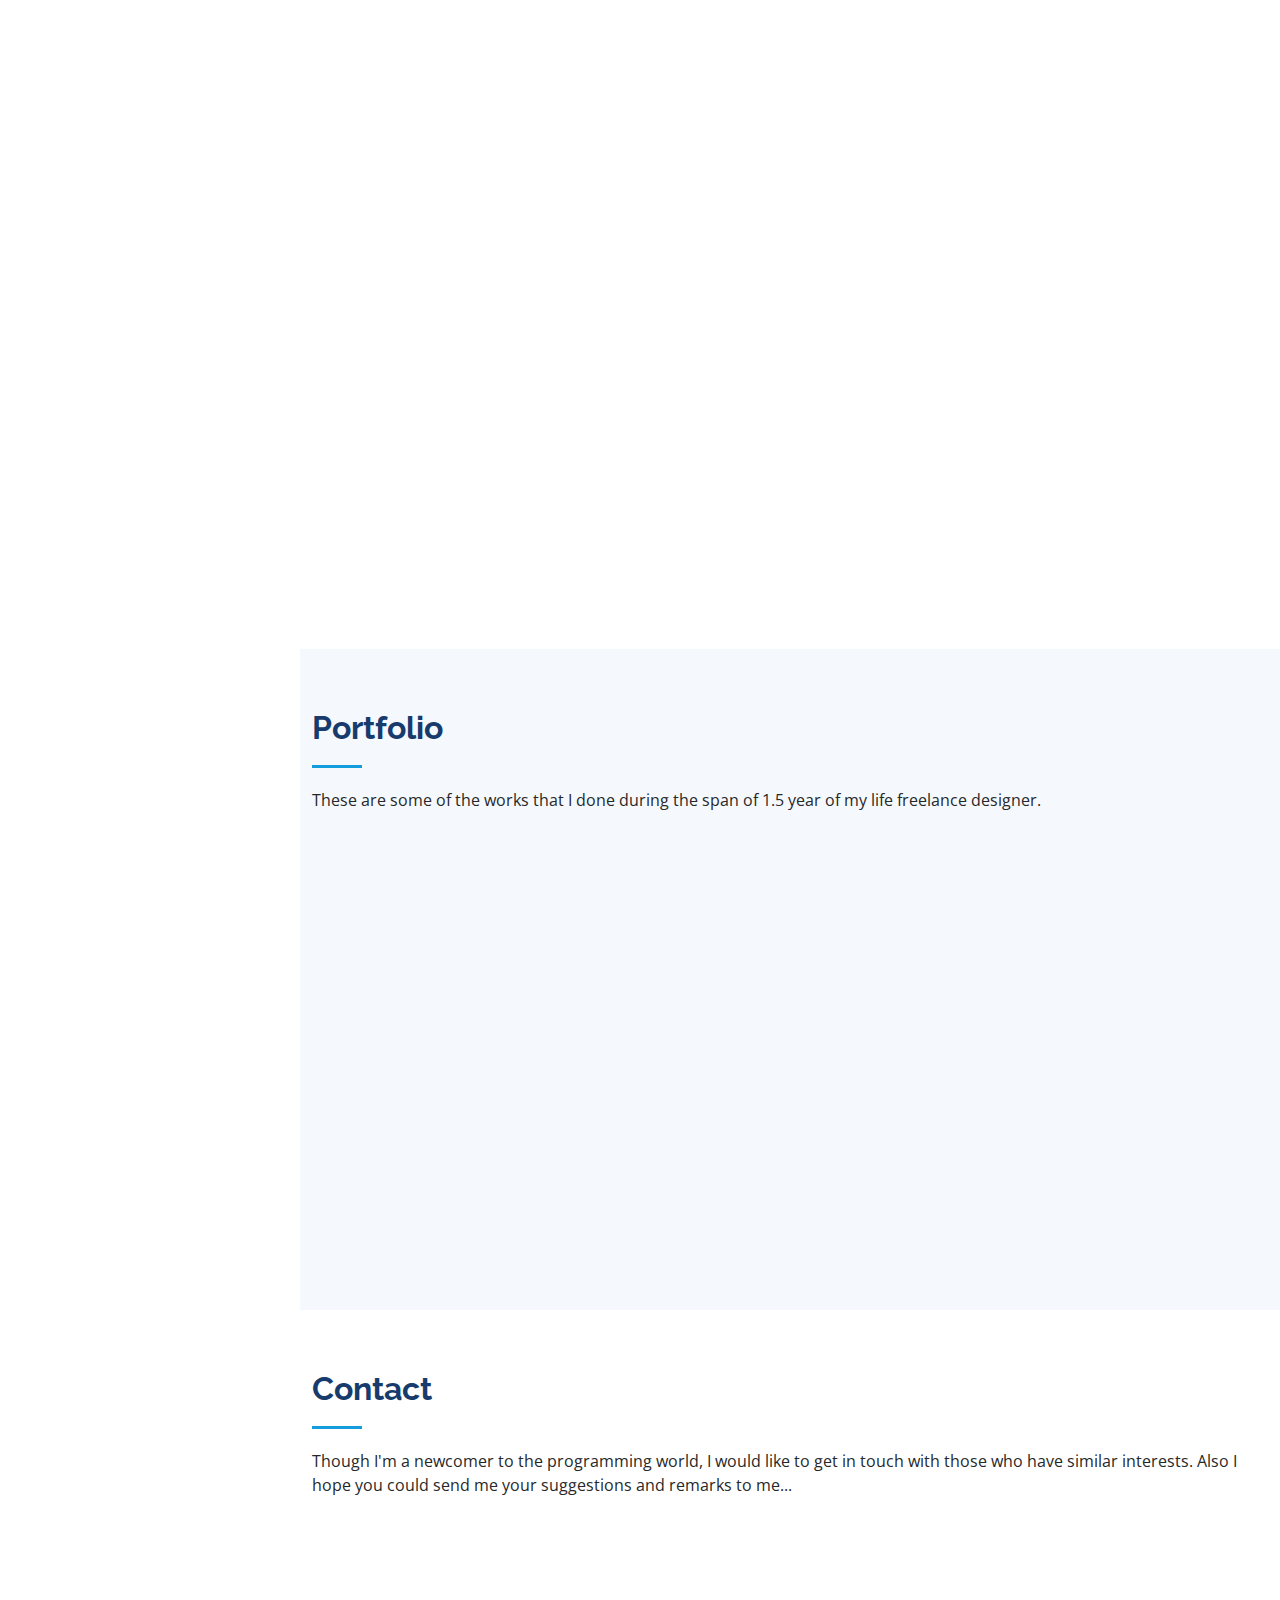
==== commit bc45598a: "Added the footer section" ====
--- a/index.html
+++ b/index.html
@@ -32,7 +32,6 @@
 
   <!-- Template Main CSS File -->
   <link href="assets/css/style.css" rel="stylesheet">
-
 </head>
 
 <body>
@@ -49,7 +48,7 @@
         <h1 class="text-light"><a href="index.html">Abin K Johny</a></h1>
         <div class="social-links mt-3 text-center">
           <a href="https://github.com/abinkjohny" class="github"><i class="bx bxl-github"></i></a>
-          <a href="#" class="linkedin"><i class="bx bxl-linkedin"></i></a>
+          <a href="https://www.linkedin.com/in/abin-k-johny-9214a720b/" class="linkedin"><i class="bx bxl-linkedin"></i></a>
           <a href="https://www.facebook.com/abin.kjohny.5/" class="facebook"><i class="bx bxl-facebook"></i></a>
           <a href="https://www.instagram.com/akj_unni_k/" class="instagram"><i class="bx bxl-instagram"></i></a>
         </div>
@@ -414,7 +413,7 @@
               <div class="portfolio-links">
                 <a href="assets/img/portfolio/IITM Logo.jpg" data-gallery="portfolioGallery"
                   class="portfolio-lightbox" title="Designs 1"><i class="bx bx-plus"></i></a>
-                <a href="portfolio-details.html" title="More Details"><i class="bx bx-link"></i></a>
+                <a href="https://github.com/abinkjohny/abinkjohny.github.io/blob/main/portfolio-details.html" title="More Details"><i class="bx bx-link"></i></a>
               </div>
             </div>
           </div>
@@ -691,8 +690,20 @@
   </main><!-- End #main -->
 
   <!-- ======= Footer ======= -->
-
-  <!--End  Footer -->
+  <footer id="footer">
+    <div class="container">
+      <div class="copyright">
+        &copy; Copyright <strong><span>iPortfolio</span></strong>
+      </div>
+      <div class="credits">
+        <!-- All the links in the footer should remain intact. -->
+        <!-- You can delete the links only if you purchased the pro version. -->
+        <!-- Licensing information: https://bootstrapmade.com/license/ -->
+        <!-- Purchase the pro version with working PHP/AJAX contact form: https://bootstrapmade.com/iportfolio-bootstrap-portfolio-websites-template/ -->
+        Designed by <a href="https://bootstrapmade.com/">BootstrapMade</a>
+      </div>
+    </div>
+  </footer><!-- End  Footer -->
 
   <a href="#" class="back-to-top d-flex align-items-center justify-content-center"><i
       class="bi bi-arrow-up-short"></i></a>
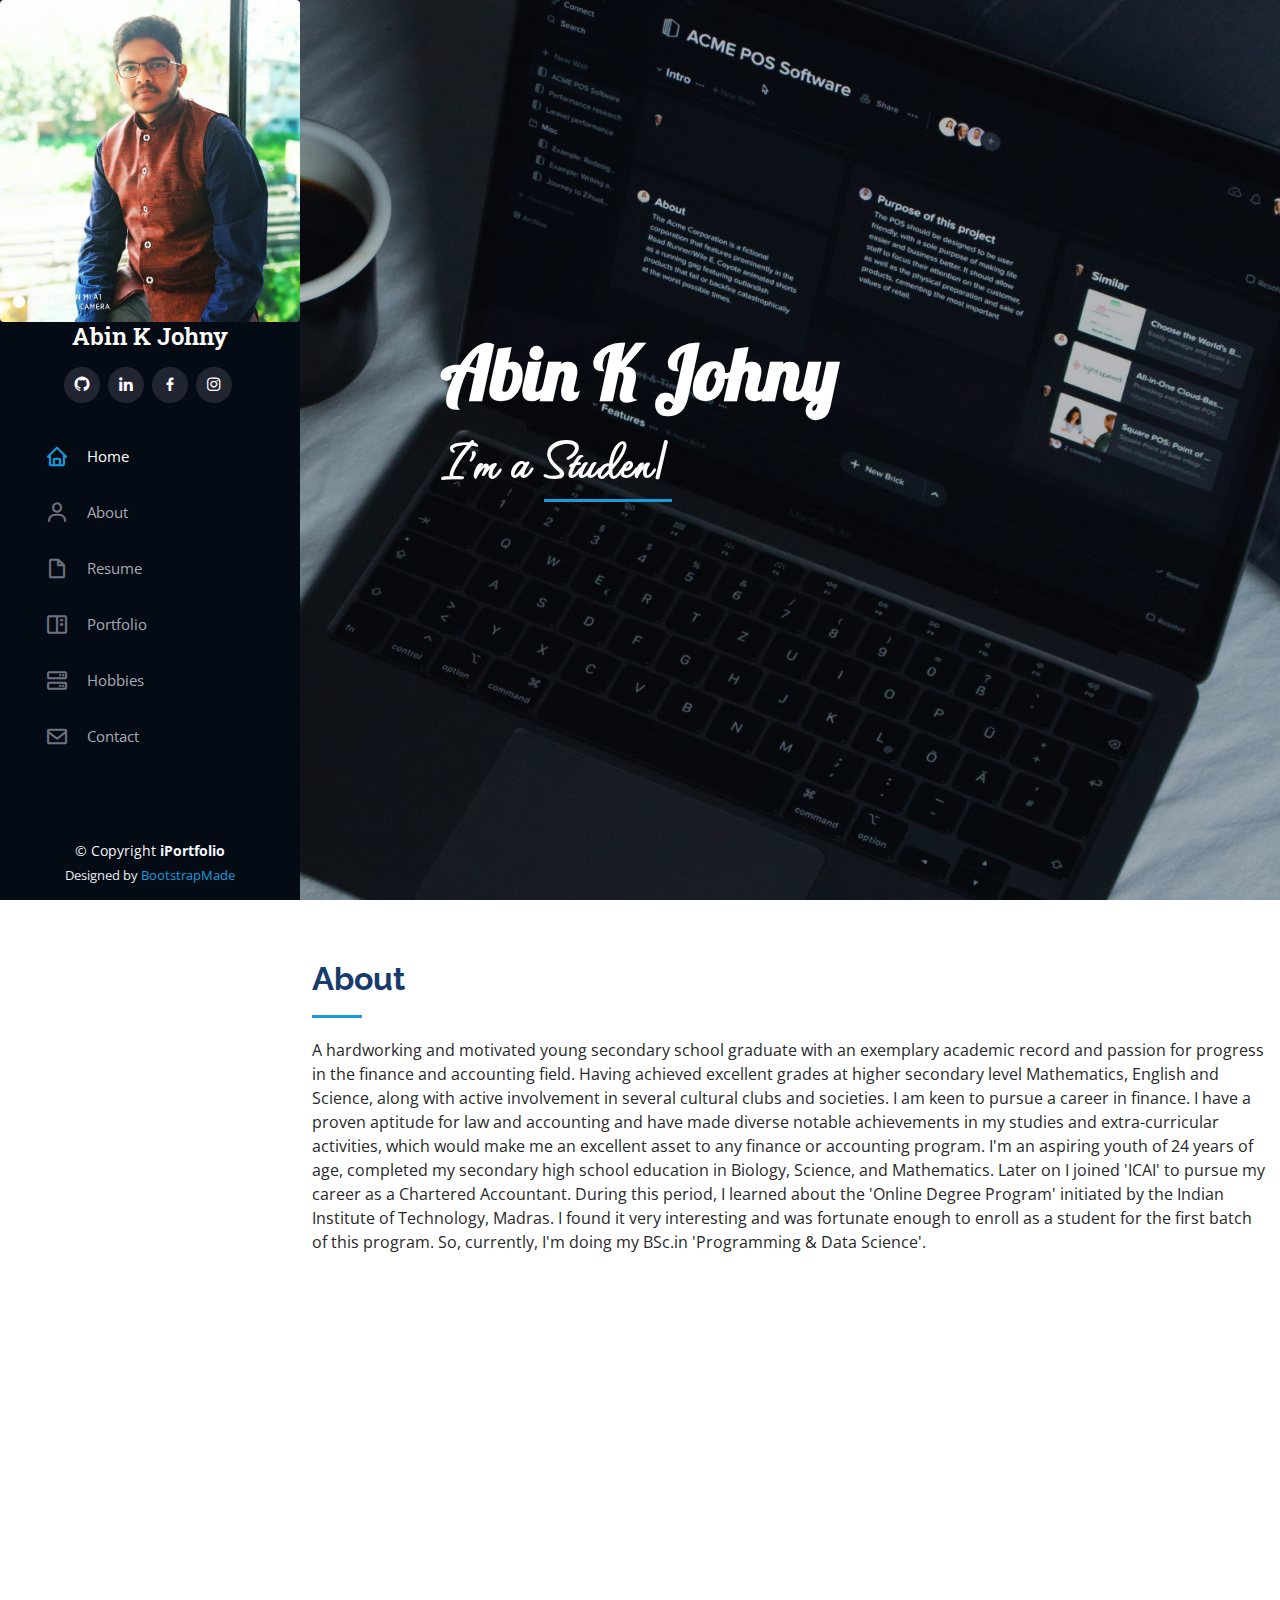
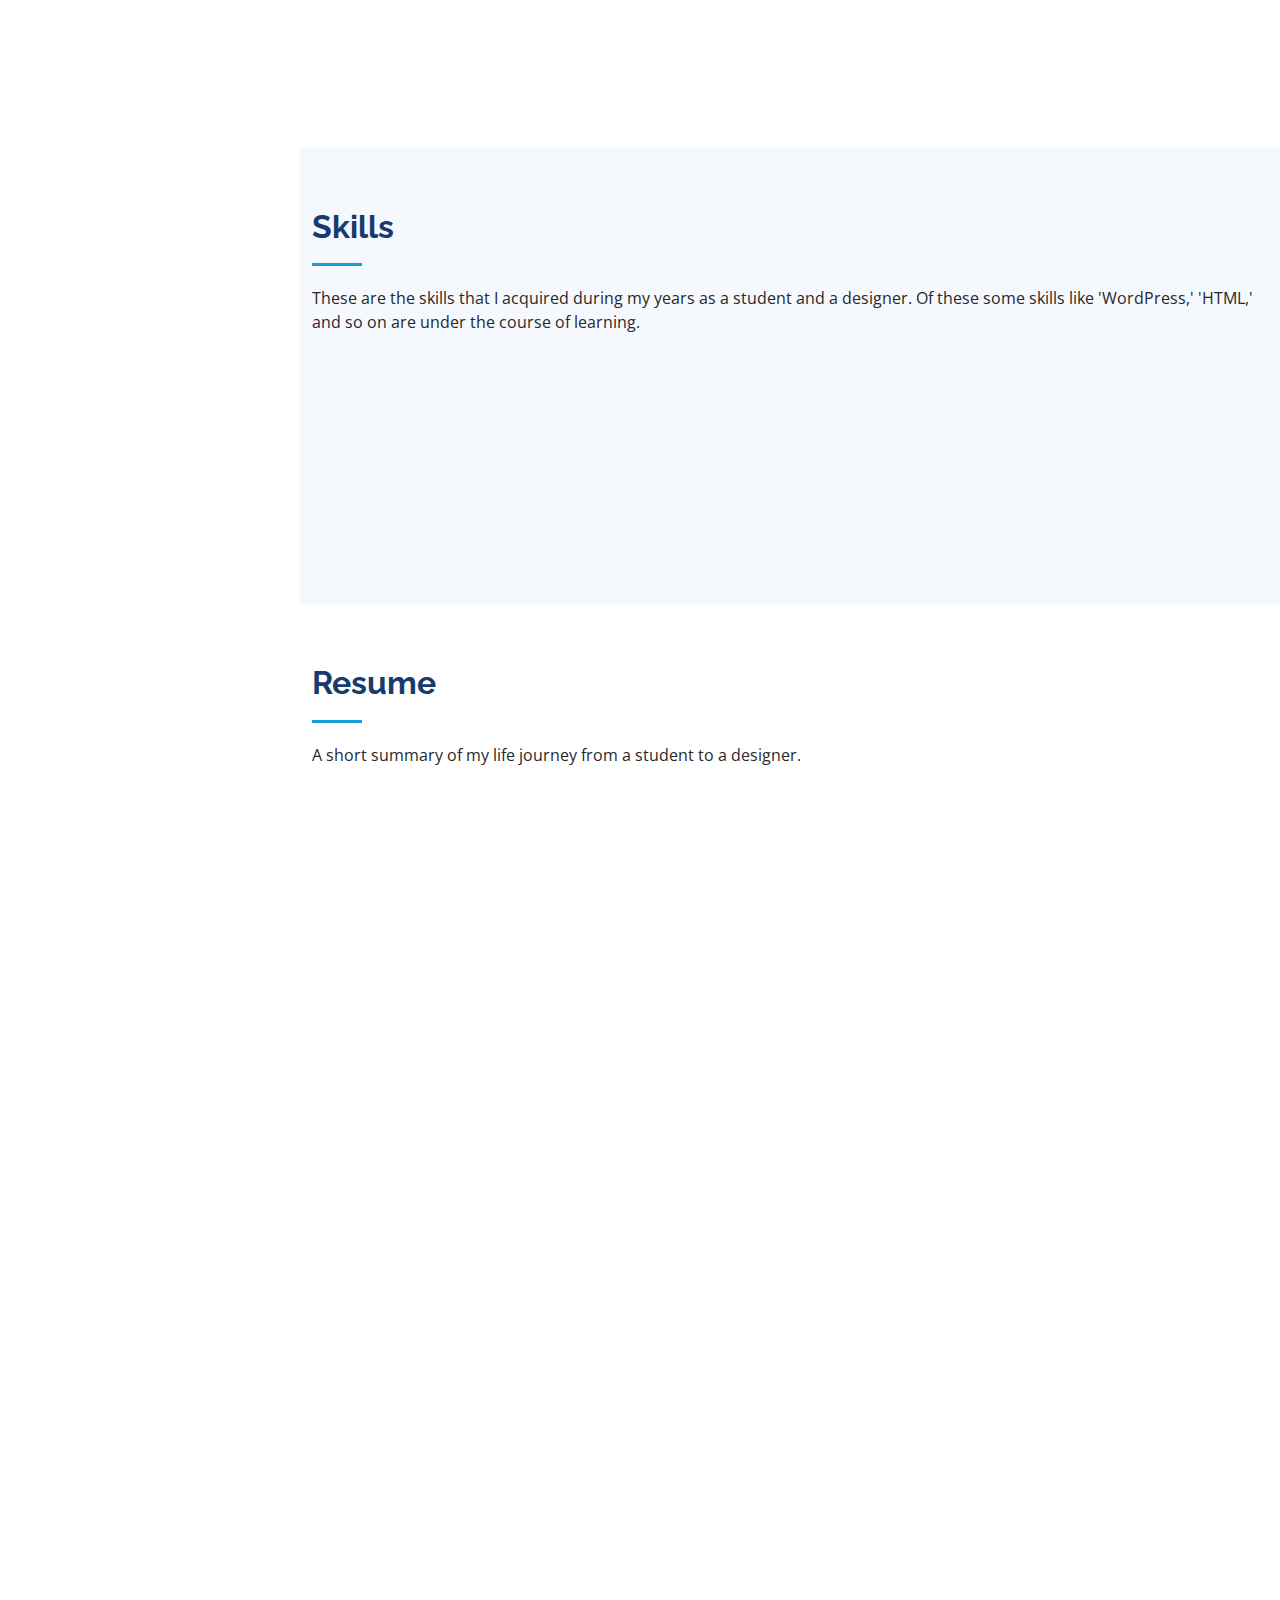
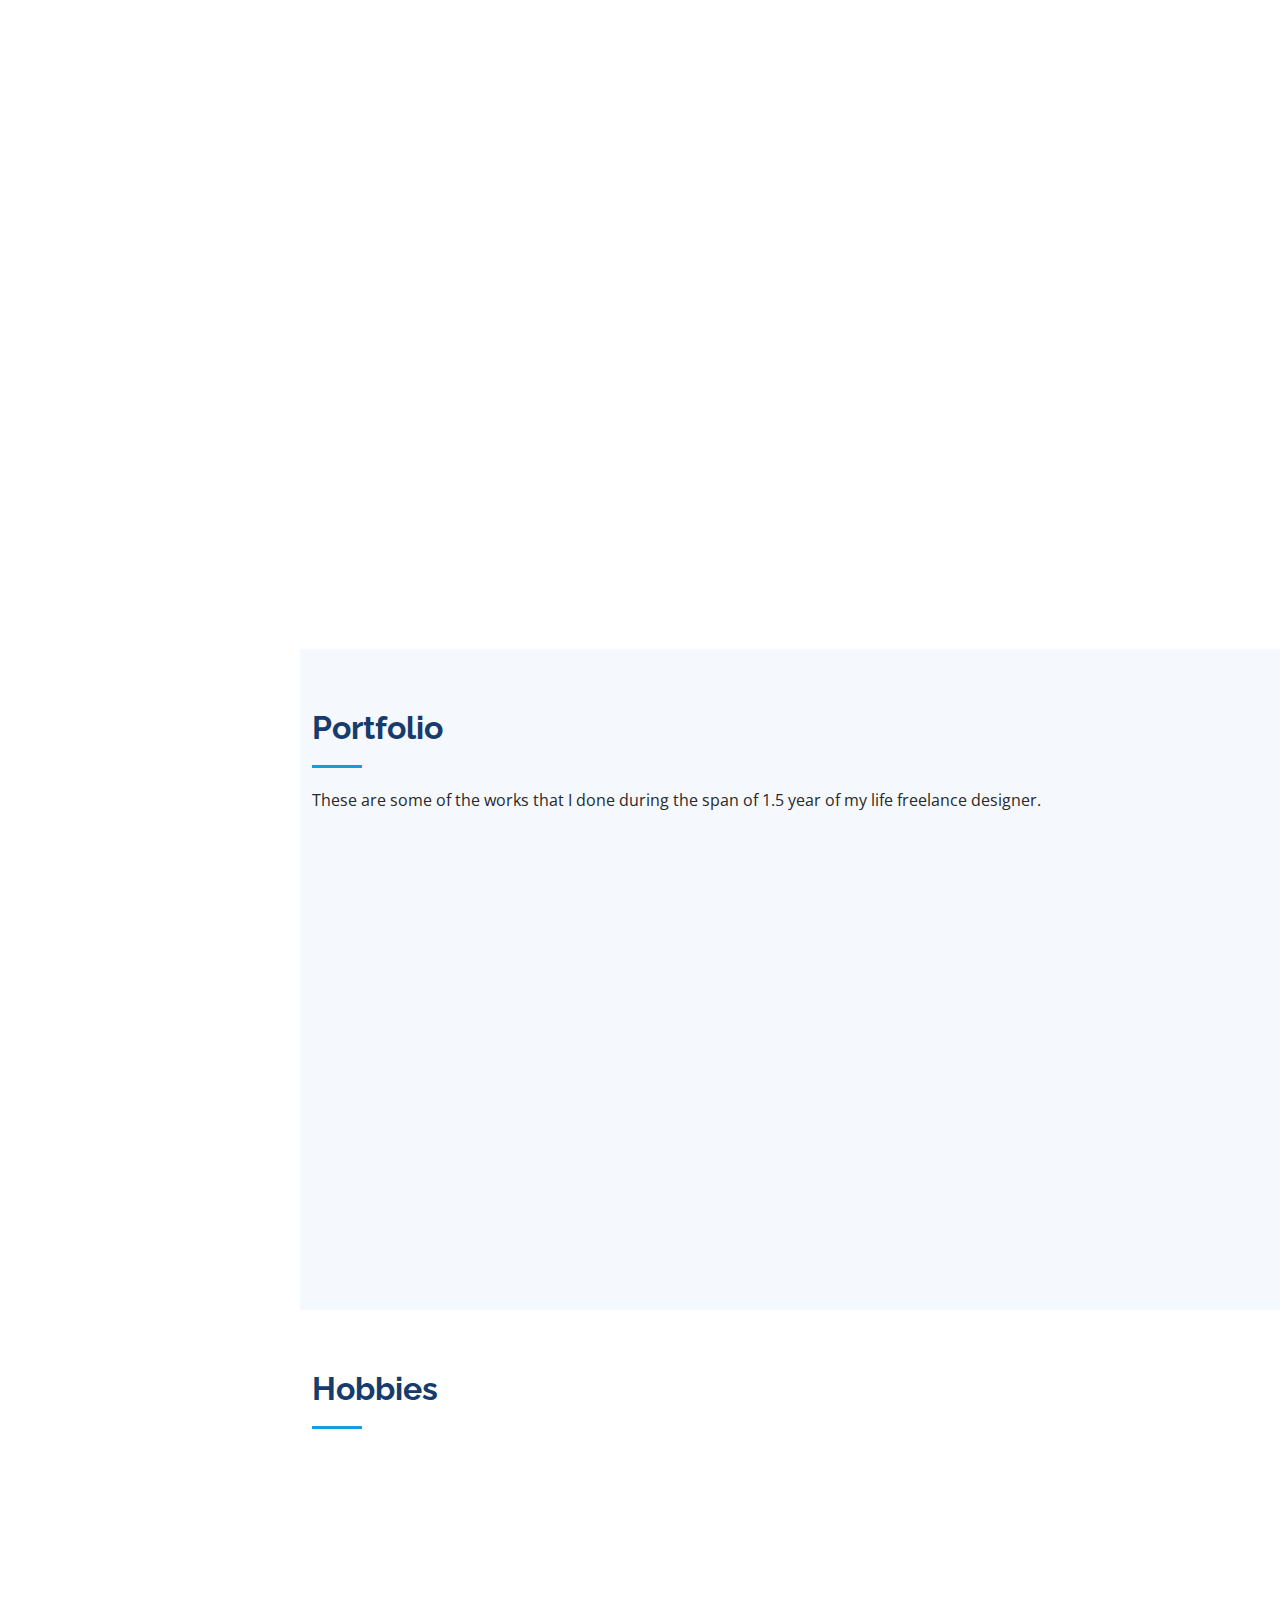
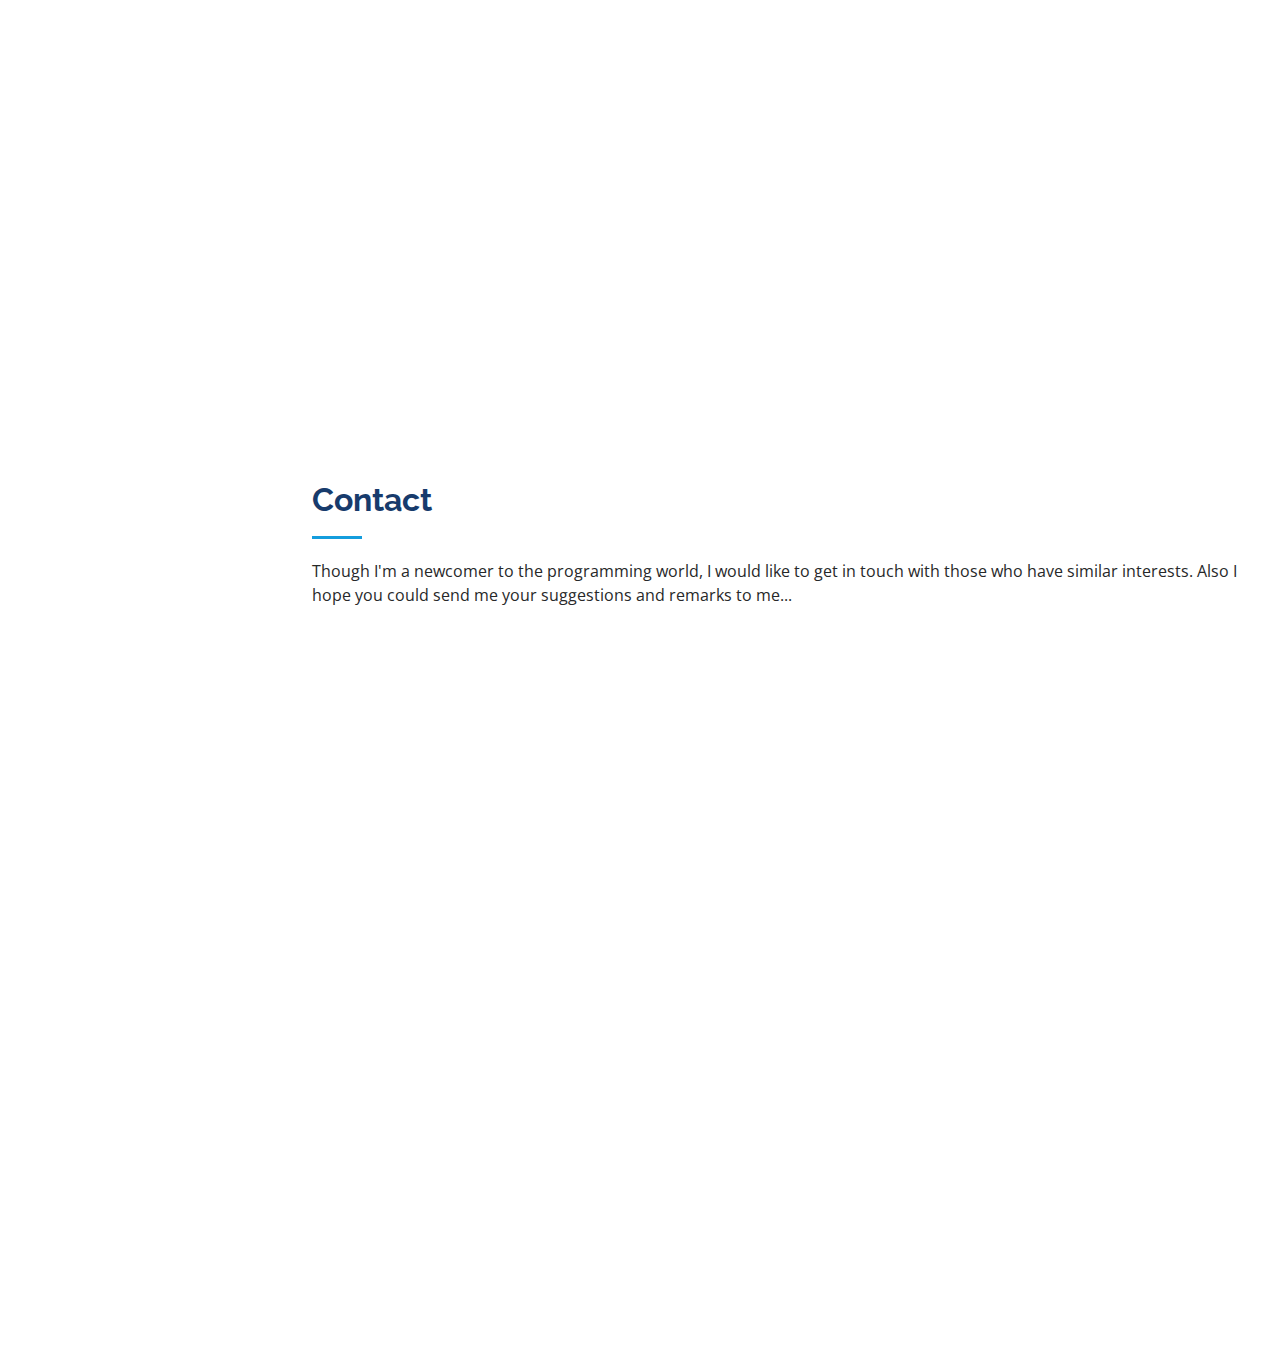
==== commit 48cd3e93: "Updated Hobbies section" ====
--- a/index.html
+++ b/index.html
@@ -61,7 +61,7 @@
           <li><a href="#resume" class="nav-link scrollto"><i class="bx bx-file-blank"></i> <span>Resume</span></a></li>
           <li><a href="#portfolio" class="nav-link scrollto"><i class="bx bx-book-content"></i>
               <span>Portfolio</span></a></li>
-          <!-- <li><a href="#services" class="nav-link scrollto"><i class="bx bx-server"></i> <span>Services</span></a></li> -->
+          <li><a href="#hobbies" class="nav-link scrollto"><i class="bx bx-server"></i> <span>Hobbies</span></a></li>
           <li><a href="#contact" class="nav-link scrollto"><i class="bx bx-envelope"></i> <span>Contact</span></a></li>
         </ul>
       </nav><!-- .nav-menu -->
@@ -212,7 +212,8 @@
         </div>
 
       </div>
-    </section><!-- End Skills Section -->
+    </section>
+    <!-- End Skills Section -->
 
     <!-- ======= Resume Section ======= -->
     <section id="resume" class="resume">
@@ -383,7 +384,8 @@
         </div>
 
       </div>
-    </section><!-- End Resume Section -->
+    </section>
+    <!-- End Resume Section -->
 
     <!-- ======= Portfolio Section ======= -->
     <section id="portfolio" class="portfolio section-bg">
@@ -484,134 +486,52 @@
     
     <!-- End Portfolio Section -->
 
-    <!-- ======= Services Section ======= -->
-    <!-- <section id="services" class="services">
+    <!-- ======= Hobbies Section ======= -->
+    <section id="hobbies" class="services"> 
       <div class="container">
 
         <div class="section-title">
-          <h2>Services</h2>
-          <p>Magnam dolores commodi suscipit. Necessitatibus eius consequatur ex aliquid fuga eum quidem. Sit sint consectetur velit. Quisquam quos quisquam cupiditate. Et nemo qui impedit suscipit alias ea. Quia fugiat sit in iste officiis commodi quidem hic quas.</p>
+          <h2>Hobbies</h2>
+          <p></p>
         </div>
 
         <div class="row">
-          <div class="col-lg-4 col-md-6 icon-box" data-aos="fade-up">
-            <div class="icon"><i class="bi bi-briefcase"></i></div>
-            <h4 class="title"><a href="">Lorem Ipsum</a></h4>
-            <p class="description">Voluptatum deleniti atque corrupti quos dolores et quas molestias excepturi sint occaecati cupiditate non provident</p>
-          </div>
-          <div class="col-lg-4 col-md-6 icon-box" data-aos="fade-up" data-aos-delay="100">
-            <div class="icon"><i class="bi bi-card-checklist"></i></div>
-            <h4 class="title"><a href="">Dolor Sitema</a></h4>
-            <p class="description">Minim veniam, quis nostrud exercitation ullamco laboris nisi ut aliquip ex ea commodo consequat tarad limino ata</p>
-          </div>
-          <div class="col-lg-4 col-md-6 icon-box" data-aos="fade-up" data-aos-delay="200">
-            <div class="icon"><i class="bi bi-bar-chart"></i></div>
-            <h4 class="title"><a href="">Sed ut perspiciatis</a></h4>
-            <p class="description">Duis aute irure dolor in reprehenderit in voluptate velit esse cillum dolore eu fugiat nulla pariatur</p>
-          </div>
-          <div class="col-lg-4 col-md-6 icon-box" data-aos="fade-up" data-aos-delay="300">
-            <div class="icon"><i class="bi bi-binoculars"></i></div>
-            <h4 class="title"><a href="">Magni Dolores</a></h4>
-            <p class="description">Excepteur sint occaecat cupidatat non proident, sunt in culpa qui officia deserunt mollit anim id est laborum</p>
-          </div>
-          <div class="col-lg-4 col-md-6 icon-box" data-aos="fade-up" data-aos-delay="400">
-            <div class="icon"><i class="bi bi-brightness-high"></i></div>
-            <h4 class="title"><a href="">Nemo Enim</a></h4>
-            <p class="description">At vero eos et accusamus et iusto odio dignissimos ducimus qui blanditiis praesentium voluptatum deleniti atque</p>
-          </div>
-          <div class="col-lg-4 col-md-6 icon-box" data-aos="fade-up" data-aos-delay="500">
-            <div class="icon"><i class="bi bi-calendar4-week"></i></div>
-            <h4 class="title"><a href="">Eiusmod Tempor</a></h4>
-            <p class="description">Et harum quidem rerum facilis est et expedita distinctio. Nam libero tempore, cum soluta nobis est eligendi</p>
-          </div>
-        </div>
-
-      </div>
-    </section>End Services Section -->
-
-    <!-- ======= Testimonials Section ======= -->
-    <!-- <section id="testimonials" class="testimonials section-bg">
-      <div class="container">
-
-        <div class="section-title">
-          <h2>Testimonials</h2>
-          <p>Magnam dolores commodi suscipit. Necessitatibus eius consequatur ex aliquid fuga eum quidem. Sit sint consectetur velit. Quisquam quos quisquam cupiditate. Et nemo qui impedit suscipit alias ea. Quia fugiat sit in iste officiis commodi quidem hic quas.</p>
-        </div>
-
-        <div class="testimonials-slider swiper" data-aos="fade-up" data-aos-delay="100">
-          <div class="swiper-wrapper">
-
-            <div class="swiper-slide">
-              <div class="testimonial-item" data-aos="fade-up">
-                <p>
-                  <i class="bx bxs-quote-alt-left quote-icon-left"></i>
-                  Proin iaculis purus consequat sem cure digni ssim donec porttitora entum suscipit rhoncus. Accusantium quam, ultricies eget id, aliquam eget nibh et. Maecen aliquam, risus at semper.
-                  <i class="bx bxs-quote-alt-right quote-icon-right"></i>
-                </p>
-                <img src="assets/img/testimonials/testimonials-1.jpg" class="testimonial-img" alt="">
-                <h3>Saul Goodman</h3>
-                <h4>Ceo &amp; Founder</h4>
-              </div>
-            </div>End testimonial item -->
-
-    <!-- <div class="swiper-slide">
-              <div class="testimonial-item" data-aos="fade-up" data-aos-delay="100">
-                <p>
-                  <i class="bx bxs-quote-alt-left quote-icon-left"></i>
-                  Export tempor illum tamen malis malis eram quae irure esse labore quem cillum quid cillum eram malis quorum velit fore eram velit sunt aliqua noster fugiat irure amet legam anim culpa.
-                  <i class="bx bxs-quote-alt-right quote-icon-right"></i>
-                </p>
-                <img src="assets/img/testimonials/testimonials-2.jpg" class="testimonial-img" alt="">
-                <h3>Sara Wilsson</h3>
-                <h4>Designer</h4>
-              </div>
-            </div>End testimonial item -->
-    <!-- 
-            <div class="swiper-slide">
-              <div class="testimonial-item" data-aos="fade-up" data-aos-delay="200">
-                <p>
-                  <i class="bx bxs-quote-alt-left quote-icon-left"></i>
-                  Enim nisi quem export duis labore cillum quae magna enim sint quorum nulla quem veniam duis minim tempor labore quem eram duis noster aute amet eram fore quis sint minim.
-                  <i class="bx bxs-quote-alt-right quote-icon-right"></i>
-                </p>
-                <img src="assets/img/testimonials/testimonials-3.jpg" class="testimonial-img" alt="">
-                <h3>Jena Karlis</h3>
-                <h4>Store Owner</h4>
-              </div>
-            </div>End testimonial item
-
-            <div class="swiper-slide">
-              <div class="testimonial-item" data-aos="fade-up" data-aos-delay="300">
-                <p>
-                  <i class="bx bxs-quote-alt-left quote-icon-left"></i>
-                  Fugiat enim eram quae cillum dolore dolor amet nulla culpa multos export minim fugiat minim velit minim dolor enim duis veniam ipsum anim magna sunt elit fore quem dolore labore illum veniam.
-                  <i class="bx bxs-quote-alt-right quote-icon-right"></i>
-                </p>
-                <img src="assets/img/testimonials/testimonials-4.jpg" class="testimonial-img" alt="">
-                <h3>Matt Brandon</h3>
-                <h4>Freelancer</h4>
-              </div>
-            </div><!-- End testimonial item -->
-    <!-- 
-            <div class="swiper-slide">
-              <div class="testimonial-item" data-aos="fade-up" data-aos-delay="400">
-                <p>
-                  <i class="bx bxs-quote-alt-left quote-icon-left"></i>
-                  Quis quorum aliqua sint quem legam fore sunt eram irure aliqua veniam tempor noster veniam enim culpa labore duis sunt culpa nulla illum cillum fugiat legam esse veniam culpa fore nisi cillum quid.
-                  <i class="bx bxs-quote-alt-right quote-icon-right"></i>
-                </p>
-                <img src="assets/img/testimonials/testimonials-5.jpg" class="testimonial-img" alt="">
-                <h3>John Larson</h3>
-                <h4>Entrepreneur</h4>
-              </div>
-            </div>End testimonial item -->
-
-    <!-- </div>
-          <div class="swiper-pagination"></div>
-        </div>
-
-      </div>
-    </section>End Testimonials Section -->
+          <div class="col-lg-6 col-md-6 icon-box" data-aos="fade-up">
+            <div class="icon"><i class="bi bi-book"></i></div>
+            <h4 class="title"><a href="#">Reading</a></h4>
+            <p class="description">I have always been a keen reader. Reading helped develop my language skills as well as improve my creativity.</p>                          
+          </div>
+          <div class="col-lg-6 col-md-6 icon-box" data-aos="fade-up" data-aos-delay="100">
+            <div class="icon"><i class="bi bi-controller"></i></div>
+            <h4 class="title"><a href="#">Games</a></h4>
+            <p class="description">Though I'm not a good gamer, I like to play both mobile and PC games. My favorite games include:</p>                          
+          </div>
+          <div class="col-lg-6 col-md-6 icon-box" data-aos="fade-up" data-aos-delay="200">
+            <div class="icon"><i class="bi bi-display-fill"></i></div>
+            <h4 class="title"><a href="#">Movies</a></h4>
+            <p class="description">I find it really interesting to watch movies, dramas and shows from all around the world. It's not only fun but also gives me a kind of foreign cultural awareness
+              and gives an overall idea of the their life-styles.
+            </p>
+          </div>
+          <div class="col-lg-6 col-md-6 icon-box" data-aos="fade-up" data-aos-delay="300">
+            <div class="icon"><i class="bi bi-music-note-beamed"></i></div>
+            <h4 class="title"><a href="#">Music</a></h4>
+            <p class="description">Though I'm not classically trained, music and singing have been my passion since my childhood. I have made some notable achievements 
+              in singing during school days and in my religious institution.
+            </p>
+          </div>
+          <div class="col-lg-6 col-md-6 icon-box" data-aos="fade-up" data-aos-delay="400">
+            <div class="icon"><i class="bi bi-egg-fried"></i></div>
+            <h4 class="title"><a href="#">Cooking</a></h4>
+            <p class="description">While at home, experimenting with different ingredients and cooking up various dishes has always been my pleasure. 
+              I really love enjoying the sweetness and bitterness of the success & failures of my creations.</p>
+          </div>
+        </div>
+      </div>
+    </section>
+    <!-- End Hobbies Section -->  
+    
+           
 
     <!-- ======= Contact Section ======= -->
     <section id="contact" class="contact">
@@ -685,9 +605,11 @@
         </div>
 
       </div>
-    </section><!-- End Contact Section -->
-
-  </main><!-- End #main -->
+    </section>
+  <!-- End Contact Section -->
+
+  </main>
+  <!-- End #main -->
 
   <!-- ======= Footer ======= -->
   <footer id="footer">
@@ -699,11 +621,11 @@
         <!-- All the links in the footer should remain intact. -->
         <!-- You can delete the links only if you purchased the pro version. -->
         <!-- Licensing information: https://bootstrapmade.com/license/ -->
-        <!-- Purchase the pro version with working PHP/AJAX contact form: https://bootstrapmade.com/iportfolio-bootstrap-portfolio-websites-template/ -->
-        Designed by <a href="https://bootstrapmade.com/">BootstrapMade</a>
+         Designed by <a href="https://bootstrapmade.com/">BootstrapMade</a>
       </div>
     </div>
-  </footer><!-- End  Footer -->
+  </footer>
+<!-- End  Footer -->
 
   <a href="#" class="back-to-top d-flex align-items-center justify-content-center"><i
       class="bi bi-arrow-up-short"></i></a>
